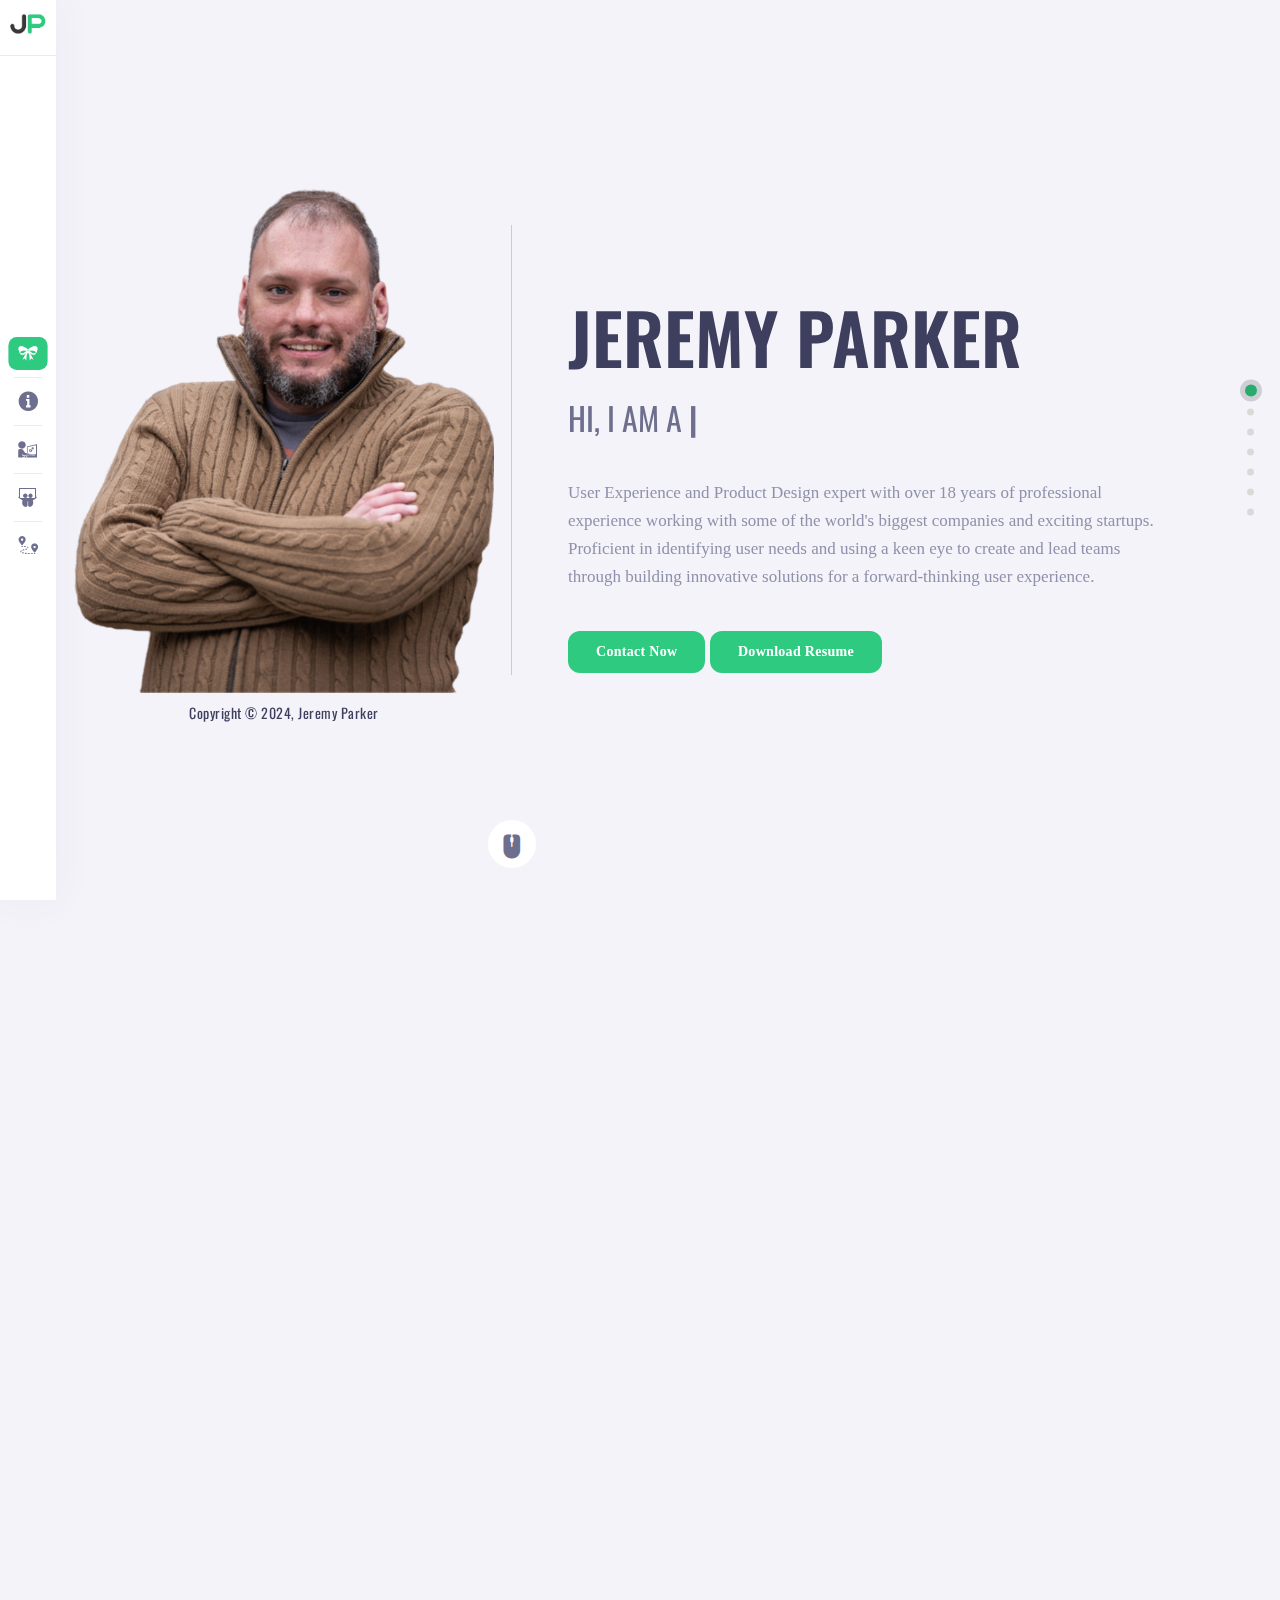
==== index.html @ 8820dd96 "fuckyou" ====
<!DOCTYPE html>
<html lang="en">

<head></head>

<meta name="viewport" content="width=device-width, initial-scale=1.0">
<meta name="description" content="">
<meta name="keywords" content="">
<title>Jeremy Parker | Portfolio</title>
<link rel="icon" href="favicon.ico" type="image/ico" sizes="16x16">
<link rel="stylesheet" href="css/icofont.min.css">
<link rel="stylesheet" href="css/foundation.min.css">
<link rel="stylesheet" href="css/fullpage.css">
<link rel="stylesheet" href="css/perfect-scrollbar.min.css">
<link rel="stylesheet" href="css/modal-animated.css">
<link rel="stylesheet" href="css/style.css">
<link rel="stylesheet" href="css/responsive.css">
</head>

<body class="solid-bg">

	<div class="page-loader" id="page-loader">
		<div class="lds-ellipsis">
			<div></div>
			<div></div>
			<div></div>
			<div></div>
		</div>
		<span>Loading...</span>
	</div><!-- page loader -->

	<div class="page-cover" id="s-cover">
	</div>

	<nav class="quick-link count-4 nav-left">
		<div class="logo">
			<a href="#home">
				<img src="images/logo_only.png" alt="Logo">
			</a>
		</div>
		<ul id="qmenu" class="qmenu">
			<li data-menuanchor="home">
				<a href="#home" class=""><i class="icofont-bow"></i>
				</a>
				<span class="title">Home</span>
			</li>
			<li data-menuanchor="about-us">
				<a href="#about-us"><i class="icofont-info-circle"></i>
				</a>
				<span class="title">About Us</span>
			</li>
			<li data-menuanchor="services">
				<a href="#services"><i class="icofont-architecture-alt"></i>
				</a>
				<span class="title">Services</span>
			</li>
			<li data-menuanchor="portfolio">
				<a href="#portfolio"><i class="icofont-slidshare"></i>
				</a>
				<span class="title">portfolio</span>
			</li>
			<li data-menuanchor="contact">
				<a href="#contact"><i class="icofont-map-pins"></i>
				</a>
				<span class="title">Contact</span>
			</li>
		</ul>
	</nav><!-- side nav -->

	<div class="pane-when " id="s-when">
		<div class="content">
			<div class="avatar">
				<div class="elem-center">
					<div class="">
						<img src="images/student.png" alt="">
					</div>
				</div>
			</div>
			<div class="bottombar">
				<span>Copyright © 2024, Jeremy Parker</span>
			</div>
		</div>
	</div><!-- student image -->

	<main class="page-main" id="mainpage">
		<div class="section page-home page page-cent" id="s-home">
			<section class="content">
				<header class="header">
					<div class="h-left">
						<h2>Jeremy Parker</h2>
					</div>
					<div class="jeremy-parker-meta">
						<h3>HI, I am a <b><span></span></b></h3>
						<p>
							User Experience and Product Design expert with over 18 years of professional experience working with some
							of the world's biggest companies and exciting startups. Proficient in identifying user needs and using a
							keen eye to create and lead teams through building innovative solutions for a forward-thinking user
							experience.
						</p>
						<a href="#contact" title="" class="main-btn">Contact Now</a>
						<!-- <a href="#" title="" class="main-btn">Download Resume</a> -->
						<div class="dropdown">
							<a href="#" title="" class="main-btn dropdown-btn">Download Resume</a>
							<div class="dropdown-content">
								<a href="#">PDF Version</a>
								<a href="#">Word Version</a>
							</div>
						</div>
					</div>
				</header>
			</section>
			<!-- Scroll down button -->
			<footer class="p-footer p-scrolldown">
				<a href="#about-us">
					<div class="arrow-d">
						<div class="before"></div>
						<div class="after"></div>
						<div class="circle bounce"><i class="icofont-wireless-mouse"></i></div>
					</div>
				</a>
			</footer>
		</div>
		<div class="section page-about page page-cent" id="s-about-us">
			<section class="content">
				<header class="p-title">
					<h3>
						<i class="icofont-info-circle"></i> About Me
						<span class="animated-bar"></span>
					</h3>
					<h4 class="subhead">We only make beautiful things</h4>
				</header>
				<div class="about-meta">
					<p>
						My name is Jeremy Parker. I am a professional UI/UX Designer and Product Owner for SaaS and Web-based
						products.
						I am the jack-of-all-trades person that's capable of handling many different roles and projects at once.
						Recently, I've pivoted from consultant to team leader which allows me to bring my unique perspective and
						impactful leadership to exciting projects. I’m a true specialist when it comes to these type of things:
					</p>
					<h5>Little About:</h5>
					<ul class="about-info">
						<!-- <li><span>Birthday:</span> January 1st, 1981</li> -->
						<!-- <li><span>Age:</span> <span id="age">43 Years</span></li> -->
						<!-- <li><span>Address: </span> Los Angeles, CA, USA</li> -->
						<li><span>Hobbies:</span>Rocket builds, Music production, and biking</li>
						<li><span>Email:</span> jeremymparker@gmail.com</li>
						<li>Unique thinking and creative concepts</li>
						<li><span>Phone: </span> (619) 719-5968</li>
						<li>Productivity is my fuel and production is my destination</li>
						<li><span>Location:</span> Los Angeles, CA, USA</li>
					</ul>
					<h5>Experties:</h5>
					<ul class="list-experties">
						<li><i class="icofont-check-circled"></i> HTML</li>
						<li><i class="icofont-check-circled"></i> CSS</li>
						<li><i class="icofont-check-circled"></i> Javascript</li>
						<li><i class="icofont-check-circled"></i> React</li>
						<li><i class="icofont-check-circled"></i> Vue</li>
						<li><i class="icofont-check-circled"></i> Figma</li>
						<li><i class="icofont-check-circled"></i> Sketch</li>
						<li><i class="icofont-check-circled"></i> Adobe CC</li>
						<li><i class="icofont-check-circled"></i> Leadership and Mentoring</li>
						<li><i class="icofont-check-circled"></i> Analytical Skills</li>
						<li><i class="icofont-check-circled"></i> Communication</li>
						<li><i class="icofont-check-circled"></i> Critical Thinking</li>
						<li><i class="icofont-check-circled"></i> Human Computer Interaction</li>
						<li><i class="icofont-check-circled"></i> Problem Solver</li>
						<li><i class="icofont-check-circled"></i> Wireframing</li>
					</ul>
				</div>
			</section>
		</div>
		<div class="section page-register page page-cent" id="s-services">
			<section class="content">
				<header class="p-title">
					<h3>
						<i class="icofont-architecture-alt"></i> SKILLSET
						<span class="animated-bar"></span>
					</h3>
				</header>
				<div class="services-grid">
					<div class="services">
						<div class="service-box">
							<div class="service-title">
								<i class="icofont-bebo"></i>
								<h4>Custom website design</h4>
							</div>
							<p>
								It takes about 0.05 seconds to capture your audiences’ attention and shape their opinion about your brand.
								Create a unique online experience for your page visitors and strengthen your brand reputation with my
								custom web design services.
							</p>
						</div>
					</div>
					<div class="services">
						<div class="service-box">
							<div class="service-title">
								<i class="icofont-heart-alt"></i>
								<h4>Product design and leadership</h4>
							</div>
							<p>
								There is nothing more powerful than an idea that is ready to go. I will help you materialize your
								game-changing idea and transform it into a product that you can build a business around. We will blend
								theory and practice to maximize and perfect product validation.
							</p>
						</div>
					</div>
					<div class="services">
						<div class="service-box">
							<div class="service-title">
	
								<i class="icofont-ui-folder"></i>
								<h4>Application development</h4>
							</div>
							<p>
								SDLC expert with experience in SaaS, front-end javascript components, user experience and user interface
								concepts with forward-thinking designs. Accelerate innovation and time-to-market.
							</p>
						</div>
					</div>
					<div class="services">
						<div class="service-box">
							<div class="service-title">
								<i class="icofont-edit"></i>
								<h4>UX/UI Expert and Code Engineer</h4>
							</div>
							<p>
								I am a natural when it comes to user experience. I've been incorporting this skillset and UX best
								practices for over 20 years. I've been around since the beginning of these ideas and theories, even
								created my own frameworks.
							</p>
						</div>
					</div>
				</div>
			</section>
		</div>
		<div class="section page-register page page-cent" id="s-portfolio">
			<section class="content">
				<header class="p-title">
					<h3>
						<i class="icofont-slidshare"></i> Portfolio Works
						<span class="animated-bar"></span>
					</h3>
					<!-- <h4 class="subhead">See our latest work</h4> -->
				</header>
				<div class="our-work">
					<div class="work-box popup two" data-popup="1">
						<img src="images/work1.png" alt="">
						<div class="work-text">
							<span>Fluence Energy</span>
							<h4>Improving a Technical Application</h4>
						</div>
					</div>
					<div class="work-box popup two" data-popup="2">
						<img src="images/work2.png" alt="">
						<div class="work-text">
							<span>Marriott</span>
							<h4>Build 5 new brand sites</h4>
						</div>
					</div>
				</div>
			</section>
		</div>
		<div class="section page-register page page-cent" id="s-portfolio-2">
			<section class="content">
				<header class="p-title">
					<!-- <h3>
						<i class="icofont-slidshare"></i> Portfolio Works
						<span class="animated-bar"></span>
					</h3> -->
					<!-- <h4 class="subhead">See our latest work</h4> -->
				</header>
				<div class="our-work">
					<div class="work-box popup two" data-popup="3">
						<img src="images/work3.png" alt="">
						<div class="work-text">
							<span>Informer Systems</span>
							<h4><a class="popup two" href="#" title="">Update an outdated application</a></h4>
						</div>
					</div>
					<div class="work-box popup two" data-popup="4">
						<img src="images/work4.png" alt="">
						<div class="work-text">
							<h4><a class="popup two" href="#" title="">Websites</a></h4>
						</div>
					</div>
				</div>
			</section>
		</div>
		<div class="section page-register page page-cent" id="s-portfolio-3">
			<section class="content">
				<header class="p-title">
					<!-- <h3>
						<i class="icofont-slidshare"></i> Portfolio Works
						<span class="animated-bar"></span>
					</h3> -->
					<!-- <h4 class="subhead">See our latest work</h4> -->
				</header>
				<div class="our-work">
					<div class="work-box popup two" data-popup="5">
						<img src="images/work5.png" alt="">
						<div class="work-text">
							<h4><a class="popup two" href="#" title="">Product Design and Leadrship</a></h4>
						</div>
					</div>
					<div class="work-box popup two" data-popup="6">
						<img src="images/work6.png" alt="">
						<div class="work-text">
							<h4><a class="popup two" href="#" title="">Side Projects</a></h4>
						</div>
					</div>
				</div>
			</section>
		</div>
		<div class="section page-contact page page-cent  bg-color" data-bgcolor="rgba(95, 25, 208, 0.88)s" id="s-contact">
			<div class="slide" id="s-information" data-anchor="information">
				<section class="content">
					<header class="p-title">
						<h3>
							<i class="icofont-map-pins"></i> Contact
							<span class="animated-bar"></span>
						</h3>
					</header>
					<!-- Begin Of Page SubSction -->
					<div class="contact">
						<div class="row">
							<div class="medium-6 columns">
								<ul class="contact-detail">
									<li>
										<h4>Email</h4>
										<p><a href="mailto://contact@mail.com">jeremymparker@gmail.com</a></p>
									</li>
									<li>
										<h4>Address</h4>
										<p>Los Angeles, CA, USA
										</p>
									</li>
									<li>
										<h4>Phone</h4>
										<p>(619) 719-5968</p>
									</li>
									<!-- <li class="show-for-medium-up"> -->
										<!-- <h4>Find us on</h4> -->
										<!-- Begin of Social links -->
										<!-- <div class="socialnet">
											<a href="#"><i class="icofont-facebook"></i></a>
											<a href="#"><i class="icofont-instagram"></i></a>
											<a href="#"><i class="icofont-twitter"></i></a>
											<a href="#"><i class="icofont-pinterest"></i></a>
											<a href="#"><i class="icofont-tumblr"></i></a>
										</div> -->
										<!-- End of Social links -->
									<!-- </li> -->
								</ul>
							</div>
							<div class="medium-6 columns contact-area">
								<h4>Write A Message</h4>
								<div>
									<div id="message"></div>
									<form class="message" method="post" action="contact.php" id="contactform">
										<div class="fields">
											<div class="input">
												<input id="name" type="text" placeholder="Your Name" required="">
											</div>
										</div>
										<div class="fields">
											<div class="input">
												<input id="email" type="email" placeholder="Email Address" required="">
											</div>
										</div>
										<div class="fields">
											<textarea id="comments" placeholder="Message..." rows="3" required=""></textarea>
											<div class="buttons">
												<button id="submit" type="submit" class="main-btn">Send Now</button>
												<img src="images/ajax-loader.gif" class="loader" alt="ajax-loader.gif">
											</div>
											<!--<div class="g-recaptcha" data-sitekey="6LeBpOgUAAAAAJwweRt7FijmJ7nb1Wm5VTyn9MoR"></div>-->
										</div>
									</form>
								</div>
							</div>
						</div>
					</div>
					<!-- End of page SubSection -->
				</section>
			</div>
		</div>
	</main><!-- main content area -->

	<!-- <div id="modal-container">
		<div class="modal-background">
			<div class="modal">
				<div class="close-button" id="close-modal">&times;</div>
				<div class="blog-detail">
					<div class="detail-meta">
						
			</div>
		</div>
	</div> -->
	<div id="modal-container">
		<div class="modal-background">
			<div class="modal">
				<div class="close-button" id="close-modal">&times;</div>
				<div class="blog-detail">
					<div class="detail-meta">
						
					</div>
				</div>
				<svg class="modal-svg" xmlns="http://www.w3.org/2000/svg" width="100%" height="100%" preserveAspectRatio="none">
					<rect x="0" y="0" fill="none" width="100%" height="100%" rx="3" ry="3"></rect>
				</svg>
			</div>
		</div>
	</div><!-- modal popup blog detail -->

	<script src="js/jquery.js"></script>
	<script src="js/fullpage.js"></script>
	<script src="js/typed.js"></script>
	<script src="js/perfect-scrollbar.jquery.min.js"></script>
	<script src="js/YTPlayer.min.js"></script>
	<!--<script src="https://www.google.com/recaptcha/api.js"></script> -->
	<script src="js/main.js"></script>


</body>

</html>
---- css/fullpage.css ----
html.fp-enabled,
.fp-enabled body {
  margin: 0;
  padding: 0;
  overflow: hidden;
  -webkit-tap-highlight-color: transparent;
}
.fp-section {
  position: relative;
  -webkit-box-sizing: border-box;
  -moz-box-sizing: border-box;
  box-sizing: border-box;
}
.fp-slide {
  float: left;
}
.fp-slide,
.fp-slidesContainer {
  height: 100%;
  display: block;
}
.fp-slides {
  z-index: 1;
  height: 100%;
  overflow: hidden;
  position: relative;
  -webkit-transition: all 0.3s ease-out;
  transition: all 0.3s ease-out;
}
.fp-section.fp-table,
.fp-slide.fp-table {
  display: table;
  table-layout: fixed;
  width: 100%;
}
.fp-tableCell {
  display: table-cell;
  vertical-align: middle;
  width: 100%;
  height: 100%;
}
.fp-slidesContainer {
  float: left;
  position: relative;
}
.fp-controlArrow {
  -webkit-user-select: none;
  -moz-user-select: none;
  -khtml-user-select: none;
  -ms-user-select: none;
  position: absolute;
  z-index: 4;
  top: 50%;
  cursor: pointer;
  width: 0;
  height: 0;
  border-style: solid;
  margin-top: -38px;
  -webkit-transform: translate3d(0, 0, 0);
  -ms-transform: translate3d(0, 0, 0);
  transform: translate3d(0, 0, 0);
}
.fp-controlArrow.fp-prev {
  left: 15px;
  width: 0;
  border-width: 38.5px 34px 38.5px 0;
  border-color: transparent #fff transparent transparent;
}
.fp-controlArrow.fp-next {
  right: 15px;
  border-width: 38.5px 0 38.5px 34px;
  border-color: transparent transparent transparent #fff;
}
.fp-scrollable {
  overflow: hidden;
  position: relative;
}
.fp-scroller {
  overflow: hidden;
}
.iScrollIndicator {
  border: 0 !important;
}
.fp-notransition {
  -webkit-transition: none !important;
  transition: none !important;
}
#fp-nav {
  position: fixed;
  z-index: 100;
  margin-top: -32px;
  top: 50%;
  opacity: 1;
  -webkit-transform: translate3d(0, 0, 0);
}
#fp-nav.fp-right {
  right: 17px;
}
#fp-nav.fp-left {
  left: 17px;
}
.fp-slidesNav {
  position: absolute;
  z-index: 4;
  opacity: 1;
  -webkit-transform: translate3d(0, 0, 0);
  -ms-transform: translate3d(0, 0, 0);
  transform: translate3d(0, 0, 0);
  left: 0 !important;
  right: 0;
  margin: 0 auto !important;
}
.fp-slidesNav.fp-bottom {
  bottom: 17px;
}
.fp-slidesNav.fp-top {
  top: 17px;
}
#fp-nav ul,
.fp-slidesNav ul {
  margin: 0;
  padding: 0;
}
#fp-nav ul li,
.fp-slidesNav ul li {
  display: block;
  width: 14px;
  height: 13px;
  margin: 7px;
  position: relative;
}
.fp-slidesNav ul li {
  display: inline-block;
}
#fp-nav ul li a,
.fp-slidesNav ul li a {
  display: block;
  position: relative;
  z-index: 1;
  width: 100%;
  height: 100%;
  cursor: pointer;
  text-decoration: none;
}
#fp-nav ul li a.active span,
.fp-slidesNav ul li a.active span,
#fp-nav ul li:hover a.active span,
.fp-slidesNav ul li:hover a.active span {
  height: 12px;
  width: 12px;
  margin: -6px 0 0 -6px;
  border-radius: 100%;
}
#fp-nav ul li a span,
.fp-slidesNav ul li a span {
  border-radius: 50%;
  position: absolute;
  z-index: 1;
  height: 7px;
  width: 7px;
  border: 0;
  background: #333;
  left: 50%;
  top: 50%;
  margin: -2px 0 0 -4px;
  -webkit-transition: all 0.1s ease-in-out;
  -moz-transition: all 0.1s ease-in-out;
  -o-transition: all 0.1s ease-in-out;
  transition: all 0.1s ease-in-out;
}
#fp-nav ul li:hover a span,
.fp-slidesNav ul li:hover a span {
  width: 10px;
  height: 10px;
  margin: -5px 0 0 -5px;
}
#fp-nav ul li .fp-tooltip {
  position: absolute;
  top: -2px;
  color: #fff;
  font-size: 14px;
  font-family: arial, helvetica, sans-serif;
  white-space: nowrap;
  max-width: 220px;
  overflow: hidden;
  display: block;
  opacity: 0;
  width: 0;
  cursor: pointer;
}
#fp-nav ul li:hover .fp-tooltip,
#fp-nav.fp-show-active a.active + .fp-tooltip {
  -webkit-transition: opacity 0.2s ease-in;
  transition: opacity 0.2s ease-in;
  width: auto;
  opacity: 1;
}
#fp-nav ul li .fp-tooltip.fp-right {
  right: 20px;
}
#fp-nav ul li .fp-tooltip.fp-left {
  left: 20px;
}
.fp-auto-height.fp-section,
.fp-auto-height .fp-slide,
.fp-auto-height .fp-tableCell {
  height: auto !important;
}
.fp-responsive .fp-auto-height-responsive.fp-section,
.fp-responsive .fp-auto-height-responsive .fp-slide,
.fp-responsive .fp-auto-height-responsive .fp-tableCell {
  height: auto !important;
}
.fp-sr-only {
  position: absolute;
  width: 1px;
  height: 1px;
  padding: 0;
  overflow: hidden;
  clip: rect(0, 0, 0, 0);
  white-space: nowrap;
  border: 0;
}
---- css/modal-animated.css ----
#modal-container {
  position: fixed;
  display: table;
  height: 100%;
  width: 100%;
  top: 0;
  left: 0;
  transform: scale(0);
  z-index: 9999;
}
#modal-container.one {
  transform: scaleY(0.01) scaleX(0);
  animation: unfoldIn 1s cubic-bezier(0.165, 0.84, 0.44, 1) forwards;
}
#modal-container.one .modal-background .modal {
  transform: scale(0);
  animation: zoomIn 0.5s 0.8s cubic-bezier(0.165, 0.84, 0.44, 1) forwards;
}
#modal-container.one.out {
  transform: scale(1);
  animation: unfoldOut 1s 0.3s cubic-bezier(0.165, 0.84, 0.44, 1) forwards;
}
#modal-container.one.out .modal-background .modal {
  animation: zoomOut 0.5s cubic-bezier(0.165, 0.84, 0.44, 1) forwards;
}
#modal-container.two {
  transform: scale(1);
}
#modal-container.two .modal-background {
  background: transparent;
  animation: fadeIn 0.5s cubic-bezier(0.165, 0.84, 0.44, 1) forwards;
}
#modal-container.two .modal-background .modal {
  opacity: 0;
  animation: scaleUp 0.5s cubic-bezier(0.165, 0.84, 0.44, 1) forwards;
}
#modal-container.two + .content {
  animation: scaleBack 0.5s cubic-bezier(0.165, 0.84, 0.44, 1) forwards;
}
#modal-container.two.out {
  animation: quickScaleDown 0s 0.5s linear forwards;
}
#modal-container.two.out .modal-background {
  animation: fadeOut 0.5s cubic-bezier(0.165, 0.84, 0.44, 1) forwards;
}
#modal-container.two.out .modal-background .modal {
  animation: scaleDown 0.5s cubic-bezier(0.165, 0.84, 0.44, 1) forwards;
}
#modal-container.two.out + .content {
  animation: scaleForward 0.5s cubic-bezier(0.165, 0.84, 0.44, 1) forwards;
}
#modal-container.three {
  z-index: 0;
  transform: scale(1);
}
#modal-container.three .modal-background {
  background: rgba(0, 0, 0, 0.6);
}
#modal-container.three .modal-background .modal {
  animation: moveUp 0.5s cubic-bezier(0.165, 0.84, 0.44, 1) forwards;
}
#modal-container.three + .content {
  z-index: 1;
  animation: slideUpLarge 0.5s cubic-bezier(0.165, 0.84, 0.44, 1) forwards;
}
#modal-container.three.out .modal-background .modal {
  animation: moveDown 0.5s cubic-bezier(0.165, 0.84, 0.44, 1) forwards;
}
#modal-container.three.out + .content {
  animation: slideDownLarge 0.5s cubic-bezier(0.165, 0.84, 0.44, 1) forwards;
}
#modal-container.four {
  z-index: 0;
  transform: scale(1);
}
#modal-container.four .modal-background {
  background: rgba(0, 0, 0, 0.7);
}
#modal-container.four .modal-background .modal {
  animation: blowUpModal 0.5s cubic-bezier(0.165, 0.84, 0.44, 1) forwards;
}
#modal-container.four + .content {
  z-index: 1;
  animation: blowUpContent 0.5s cubic-bezier(0.165, 0.84, 0.44, 1) forwards;
}
#modal-container.four.out .modal-background .modal {
  animation: blowUpModalTwo 0.5s cubic-bezier(0.165, 0.84, 0.44, 1) forwards;
}
#modal-container.four.out + .content {
  animation: blowUpContentTwo 0.5s cubic-bezier(0.165, 0.84, 0.44, 1) forwards;
}
#modal-container.five {
  transform: scale(1);
}
#modal-container.five .modal-background {
  background: transparent;
  animation: fadeIn 0.5s cubic-bezier(0.165, 0.84, 0.44, 1) forwards;
}
#modal-container.five .modal-background .modal {
  transform: translateX(-1500px);
  animation: roadRunnerIn 0.3s cubic-bezier(0.165, 0.84, 0.44, 1) forwards;
}
#modal-container.five.out {
  animation: quickScaleDown 0s 0.5s linear forwards;
}
#modal-container.five.out .modal-background {
  animation: fadeOut 0.5s cubic-bezier(0.165, 0.84, 0.44, 1) forwards;
}
#modal-container.five.out .modal-background .modal {
  animation: roadRunnerOut 0.5s cubic-bezier(0.165, 0.84, 0.44, 1) forwards;
}
#modal-container.six {
  transform: scale(1);
}
#modal-container.six .modal-background {
  background: transparent;
  animation: fadeIn 0.5s cubic-bezier(0.165, 0.84, 0.44, 1) forwards;
}
#modal-container.six .modal-background .modal {
  background-color: transparent;
  animation: modalFadeIn 0.5s 0.8s cubic-bezier(0.165, 0.84, 0.44, 1) forwards;
}
#modal-container.six .modal-background .modal h2,
#modal-container.six .modal-background .modal p {
  opacity: 0;
  position: relative;
  animation: modalContentFadeIn 0.5s 1s cubic-bezier(0.165, 0.84, 0.44, 1)
    forwards;
}
#modal-container.six .modal-background .modal .modal-svg rect {
  animation: sketchIn 0.5s 0.3s cubic-bezier(0.165, 0.84, 0.44, 1) forwards;
}
#modal-container.six.out {
  animation: quickScaleDown 0s 0.5s linear forwards;
}
#modal-container.six.out .modal-background {
  animation: fadeOut 0.5s cubic-bezier(0.165, 0.84, 0.44, 1) forwards;
}
#modal-container.six.out .modal-background .modal {
  animation: modalFadeOut 0.5s cubic-bezier(0.165, 0.84, 0.44, 1) forwards;
}
#modal-container.six.out .modal-background .modal h2,
#modal-container.six.out .modal-background .modal p {
  animation: modalContentFadeOut 0.5s cubic-bezier(0.165, 0.84, 0.44, 1)
    forwards;
}
#modal-container.six.out .modal-background .modal .modal-svg rect {
  animation: sketchOut 0.5s cubic-bezier(0.165, 0.84, 0.44, 1) forwards;
}
#modal-container.seven {
  transform: scale(1);
}
#modal-container.seven .modal-background {
  background: transparent;
  animation: fadeIn 0.5s cubic-bezier(0.165, 0.84, 0.44, 1) forwards;
}
#modal-container.seven .modal-background .modal {
  height: 75px;
  width: 75px;
  border-radius: 75px;
  overflow: hidden;
  animation: bondJamesBond 1.5s cubic-bezier(0.165, 0.84, 0.44, 1) forwards;
}
#modal-container.seven .modal-background .modal h2,
#modal-container.seven .modal-background .modal p {
  opacity: 0;
  position: relative;
  animation: modalContentFadeIn 0.5s 1.4s linear forwards;
}
#modal-container.seven.out {
  animation: slowFade 0.5s 1.5s linear forwards;
}
#modal-container.seven.out .modal-background {
  background-color: rgba(0, 0, 0, 0.7);
  animation: fadeToRed 2s cubic-bezier(0.165, 0.84, 0.44, 1) forwards;
}
#modal-container.seven.out .modal-background .modal {
  border-radius: 3px;
  height: 162px;
  width: 227px;
  animation: killShot 1s cubic-bezier(0.165, 0.84, 0.44, 1) forwards;
}
#modal-container.seven.out .modal-background .modal h2,
#modal-container.seven.out .modal-background .modal p {
  animation: modalContentFadeOut 0.5s 0.5 cubic-bezier(0.165, 0.84, 0.44, 1)
    forwards;
}
#modal-container .modal-background {
  display: table-cell;
  background: rgba(0, 0, 0, 0.8);
  text-align: center;
  vertical-align: middle;
}
#modal-container .modal-background .modal {
  background: #e7e7e7;
  padding: 0;
  display: inline-block;
  border-radius: 12px;
  font-weight: 300;
  position: relative;
  width: 650px;
  height: 100vh;
}
#modal-container .modal-background .modal .modal-svg {
  position: absolute;
  top: 0;
  left: 0;
  height: 100%;
  width: 100%;
  border-radius: 12px;
}
#modal-container .modal-background .modal .modal-svg rect {
  stroke: #fff;
  stroke-width: 2px;
  stroke-dasharray: 778;
  stroke-dashoffset: 778;
}
@keyframes unfoldIn {
  0% {
    transform: scaleY(0.005) scaleX(0);
  }
  50% {
    transform: scaleY(0.005) scaleX(1);
  }
  100% {
    transform: scaleY(1) scaleX(1);
  }
}
@keyframes unfoldOut {
  0% {
    transform: scaleY(1) scaleX(1);
  }
  50% {
    transform: scaleY(0.005) scaleX(1);
  }
  100% {
    transform: scaleY(0.005) scaleX(0);
  }
}
@keyframes zoomIn {
  0% {
    transform: scale(0);
  }
  100% {
    transform: scale(1);
  }
}
@keyframes zoomOut {
  0% {
    transform: scale(1);
  }
  100% {
    transform: scale(0);
  }
}
@keyframes fadeIn {
  0% {
    background: transparent;
  }
  100% {
    background: rgba(0, 0, 0, 0.7);
  }
}
@keyframes fadeOut {
  0% {
    background: rgba(0, 0, 0, 0.7);
  }
  100% {
    background: transparent;
  }
}
@keyframes scaleUp {
  0% {
    transform: scale(0.8) translateY(1000px);
    opacity: 0;
  }
  100% {
    transform: scale(1) translateY(0px);
    opacity: 1;
  }
}
@keyframes scaleDown {
  0% {
    transform: scale(1) translateY(0px);
    opacity: 1;
  }
  100% {
    transform: scale(0.8) translateY(1000px);
    opacity: 0;
  }
}
@keyframes scaleBack {
  0% {
    transform: scale(1);
  }
  100% {
    transform: scale(0.85);
  }
}
@keyframes scaleForward {
  0% {
    transform: scale(0.85);
  }
  100% {
    transform: scale(1);
  }
}
@keyframes quickScaleDown {
  0% {
    transform: scale(1);
  }
  99.9% {
    transform: scale(1);
  }
  100% {
    transform: scale(0);
  }
}
@keyframes slideUpLarge {
  0% {
    transform: translateY(0%);
  }
  100% {
    transform: translateY(-100%);
  }
}
@keyframes slideDownLarge {
  0% {
    transform: translateY(-100%);
  }
  100% {
    transform: translateY(0%);
  }
}
@keyframes moveUp {
  0% {
    transform: translateY(150px);
  }
  100% {
    transform: translateY(0);
  }
}
@keyframes moveDown {
  0% {
    transform: translateY(0px);
  }
  100% {
    transform: translateY(150px);
  }
}
@keyframes blowUpContent {
  0% {
    transform: scale(1);
    opacity: 1;
  }
  99.9% {
    transform: scale(2);
    opacity: 0;
  }
  100% {
    transform: scale(0);
  }
}
@keyframes blowUpContentTwo {
  0% {
    transform: scale(2);
    opacity: 0;
  }
  100% {
    transform: scale(1);
    opacity: 1;
  }
}
@keyframes blowUpModal {
  0% {
    transform: scale(0);
  }
  100% {
    transform: scale(1);
  }
}
@keyframes blowUpModalTwo {
  0% {
    transform: scale(1);
    opacity: 1;
  }
  100% {
    transform: scale(0);
    opacity: 0;
  }
}
@keyframes roadRunnerIn {
  0% {
    transform: translateX(-1500px) skewX(30deg) scaleX(1.3);
  }
  70% {
    transform: translateX(30px) skewX(0deg) scaleX(0.9);
  }
  100% {
    transform: translateX(0px) skewX(0deg) scaleX(1);
  }
}
@keyframes roadRunnerOut {
  0% {
    transform: translateX(0px) skewX(0deg) scaleX(1);
  }
  30% {
    transform: translateX(-30px) skewX(-5deg) scaleX(0.9);
  }
  100% {
    transform: translateX(1500px) skewX(30deg) scaleX(1.3);
  }
}
@keyframes sketchIn {
  0% {
    stroke-dashoffset: 778;
  }
  100% {
    stroke-dashoffset: 0;
  }
}
@keyframes sketchOut {
  0% {
    stroke-dashoffset: 0;
  }
  100% {
    stroke-dashoffset: 778;
  }
}
@keyframes modalFadeIn {
  0% {
    background-color: transparent;
  }
  100% {
    background-color: #fff;
  }
}
@keyframes modalFadeOut {
  0% {
    background-color: #fff;
  }
  100% {
    background-color: transparent;
  }
}
@keyframes modalContentFadeIn {
  0% {
    opacity: 0;
    top: -20px;
  }
  100% {
    opacity: 1;
    top: 0;
  }
}
@keyframes modalContentFadeOut {
  0% {
    opacity: 1;
    top: 0;
  }
  100% {
    opacity: 0;
    top: -20px;
  }
}
@keyframes bondJamesBond {
  0% {
    transform: translateX(1000px);
  }
  80% {
    transform: translateX(0px);
    border-radius: 75px;
    height: 75px;
    width: 75px;
  }
  90% {
    border-radius: 3px;
    height: 182px;
    width: 247px;
  }
  100% {
    border-radius: 3px;
    height: 162px;
    width: 227px;
  }
}
@keyframes killShot {
  0% {
    transform: translateY(0) rotate(0deg);
    opacity: 1;
  }
  100% {
    transform: translateY(300px) rotate(45deg);
    opacity: 0;
  }
}
@keyframes fadeToRed {
  0% {
    background-color: rgba(0, 0, 0, 0.6);
  }
  100% {
    background-color: rgba(255, 0, 0, 0.8);
  }
}
@keyframes slowFade {
  0% {
    opacity: 1;
  }
  99.9% {
    opacity: 0;
    transform: scale(1);
  }
  100% {
    transform: scale(0);
  }
}
---- css/style.css ----
@import "https://fonts.googleapis.com/css?family=Oswald:300,400,500,600,700|Roboto&display=swap";
body {
  color: #fff;
  font-size: 1em;
  line-height: 1.4;
  font-family: open sans, sans-serif;
  margin: 0;
  padding: 0;
}
hr {
  display: block;
  height: 1px;
  border: 0;
  border-top: 1px solid #ccc;
  margin: 1em 0;
  padding: 0;
}
img {
  height: auto;
  max-width: 100%;
}
input:focus,
textarea:focus,
select:focus,
button:focus {
  outline: none;
}
audio,
canvas,
img,
svg,
video {
  vertical-align: middle;
}
fieldset {
  border: 0;
  margin: 0;
  padding: 0;
}
textarea {
  resize: vertical;
}
.browsehappy {
  margin: 0.2em 0;
  background: #ccc;
  color: #000;
  padding: 0.2em 0;
}
h1,
h2,
h3,
h4,
h5,
h6 {
  font-family: oswald;
}
p {
  color: #7d7e9e;
  font-size: 18px;
  line-height: 26px;
  font-family: open sans;
}
a,
a:hover,
a:focus,
a:active {
  outline: none;
  color: #adafca;
  -webkit-text-decoration: none;
  -moz-text-decoration: none;
  -ms-text-decoration: none;
  -o-text-decoration: none;
  text-decoration: none;
}
ul,
li {
  list-style: none outside none;
  margin: 0;
}
iframe {
  border: none;
}
.pos-rel {
  position: relative;
}
.pos-abs {
  position: absolute;
}
.pos-fix {
  position: fixed;
}
.full-width {
  width: 100%;
  max-width: 1440px;
}
.full-height {
  height: 100%;
}
.full-size {
  top: 0;
  left: 0;
  right: 0;
  bottom: 0;
}
.my-button {
  text-transform: uppercase;
  font-size: 1rem;
  padding: 1em;
  padding-bottom: 0.8rem;
  display: inline-block;
  box-sizing: border-box;
  margin: 0;
}
.center-vh {
  display: -webkit-box;
  display: -moz-box;
  display: -ms-flexbox;
  display: -webkit-flex;
  display: flex;
  -webkit-box-align: center;
  -moz-box-align: center;
  -ms-flex-align: center;
  -webkit-align-items: center;
  align-items: center;
  -webkit-box-pack: center;
  -moz-box-pack: center;
  -ms-flex-pack: center;
  -webkit-justify-content: center;
  justify-content: center;
}
.pos-top {
  top: 0;
}
.pos-left {
  left: 0;
}
.pos-right {
  right: 0;
}
.pos-bottom {
  bottom: 0;
}
.relh100 {
  position: relative;
  height: 100%;
}
.row {
  max-width: 100%;
}
ul,
li {
  list-style: none outside none;
  margin: 0;
}
.full-width {
  width: 100%;
  max-width: 100%;
  max-width: 1440px;
  margin-left: auto;
  margin-right: auto;
}
.fullscreen-width {
  width: 100%;
  max-width: 100%;
}
.table {
  display: table;
  height: inherit;
  margin: auto;
}
.table-cell {
  display: table-cell;
  vertical-align: middle;
}
.align-center {
  text-align: center;
}
.align-left {
  text-align: left;
}
.align-right {
  text-align: right;
}
.align-justify {
  text-align: justify;
}
.page-loader {
  position: fixed;
  z-index: 200;
  width: 100%;
  height: 100%;
  top: 0;
  left: 0;
  background: #2eca7f;
  display: block;
}
.page-loader .fa {
  font-size: 2.5rem;
}
.page-loader,
.page-loader.visible {
  -webkit-transition: 0.6s;
  -ms-transition: 0.6s;
  -moz-transition: 0.6s;
  transition: 0.6s;
  opacity: 1;
  visibility: visible;
}
.page-loader.hidden {
  visibility: hidden;
  opacity: 0;
}
.page-loader div {
  left: 50%;
  position: absolute;
  top: 50%;
  transform: translate(-50%, -50%);
}
.page-loader div p {
  margin-top: 1rem;
  font-size: 1rem;
  color: #fff;
  letter-spacing: -0.05rem;
  padding-left: 0.15rem;
  text-transform: uppercase;
}
.mask:before {
  position: absolute;
  top: 0;
  left: 0;
  bottom: 0;
  right: 0;
  width: 100%;
  height: 100%;
  content: " ";
  opacity: 0.8;
}
.text-white {
  color: #fff;
}
.text-black {
  color: #333;
}
.text-bold {
  font-weight: 700;
}
.text-red {
  color: #e51c23;
}
.text-blue {
  color: #455ede;
}
.text-orange {
  color: #ff9800;
}
.text-yellow {
  color: #ffd600;
}
.text-amber {
  color: #ffc107;
}
.text-pink {
  color: #e91e63;
}
.text-lightblue {
  color: #03a9f4;
}
.small-col-20 {
  width: 20%;
}
.box-shadow {
  -webkit-box-shadow: inset 0 1px 0 rgba(255, 255, 255, 0.5),
    0 2px 2px rgba(0, 0, 0, 0.2), 0 0 4px 1px rgba(0, 0, 0, 0.1);
  -moz-box-shadow: inset 0 1px 0 rgba(255, 255, 255, 0.5),
    0 2px 2px rgba(0, 0, 0, 0.2), 0 0 4px 1px rgba(0, 0, 0, 0.1);
  -ms-box-shadow: inset 0 1px 0 rgba(255, 255, 255, 0.5),
    0 2px 2px rgba(0, 0, 0, 0.2), 0 0 4px 1px rgba(0, 0, 0, 0.1);
  box-shadow: inset 0 1px 0 rgba(255, 255, 255, 0.5),
    0 2px 2px rgba(0, 0, 0, 0.2), 0 0 4px 1px rgba(0, 0, 0, 0.1);
}
.hidden {
  opacity: 0;
  -webkit-transition: 0.6s;
  -ms-transition: 0.6s;
  transition: 0.6s;
}
.visible {
  opacity: 1;
  -ms-transition: 0.6s;
  -webkit-transition: 0.6s;
  transition: 0.6s;
}
.invisible {
  display: none !important;
}
.s-visible-medium-up {
  opacity: 0;
}
strong,
.bold {
  font-weight: 700;
}
.column,
.columns {
  padding: 0;
}
.row .row {
  margin: 0;
}
.header-top {
  position: fixed;
  z-index: 20;
  top: 0;
  left: 56px;
  height: 56px;
}
.header-top.material {
  background: rgba(255, 255, 255, 0.15);
  -webkit-box-shadow: 0 1px 1px 0 rgba(0, 0, 0, 0.2),
    0 0 2px 0 rgba(0, 0, 0, 0.1);
  box-shadow: 0 1px 1px 0 rgba(0, 0, 0, 0.2), 0 0 2px 0 rgba(0, 0, 0, 0.1);
}
.header-top > div {
  display: inline-block;
  float: left;
}
.header-top .logo img {
  height: 56px;
  width: auto;
  padding: 8px 16px;
}
.header-top .logo {
  transition: 0.3s;
}
.header-top .logo:hover {
  background: rgba(255, 255, 255, 0.15);
}
.header-top.material .menu {
  border-right: 1px solid #f5f5f5;
}
.header-top.material .menu:last-child {
  border-right: none;
}
.header-top.material .menu a,
.header-top .menu a {
  height: 56px;
  display: block;
  float: left;
  background: #fff;
  color: #5677fc;
  text-transform: capitalize;
  text-align: center;
  font-size: 18px;
  font-weight: 400;
  padding: 14px 16px;
  -webkit-transition: 0.3s;
  transition: 0.3s;
}
.header-top .menu a {
  background: 0 0;
  font-weight: 400;
  color: #fff;
  position: relative;
}
.header-top.material .menu a:first-child:after {
  display: none;
}
.header-top .menu a:first-child:after {
  display: none;
}
.header-top .menu a:after {
  position: absolute;
  left: 0;
  top: 25%;
  height: 50%;
  width: 1px;
  background: #fff;
  content: "";
}
.header-top.material .menu a:hover {
  background: #5677fc;
}
.header-top .menu a:hover {
  background: rgba(255, 255, 255, 0.15);
  color: #fff;
}
#fp-nav.right {
  position: absolute;
  right: 15px;
  top: 50%;
  transform: translateY(-50%);
  margin-top: 0 !important;
}
#fp-nav span,
.fp-slidesNav span {
  border-color: #fff;
  -webkit-transition: 0.3s;
  transition: 0.3s;
  width: 10px;
  height: 10px;
  border-radius: 100%;
}
#fp-nav ul li a span {
  background: #fff;
}
#fp-nav li,
.fp-slidesNav li {
  display: block;
  width: 10px;
  height: 10px;
  margin: 16px;
  position: relative;
}
#fp-nav span:after,
.fp-slidesNav span:after {
  background: rgba(255, 255, 255, 0.15);
  position: absolute;
  content: "";
  display: block;
  top: 0;
  left: 0;
  right: 0;
  bottom: 0;
  border-radius: 100%;
  -webkit-transition: 0.3s;
  transition: 0.3s;
}
#fp-nav li .active span,
.fp-slidesNav .active span {
  background: #2eca7f;
  position: absolute;
}
#fp-nav li .active span:after,
.fp-slidesNav .active span:after {
  top: -5px;
  left: -5px;
  bottom: -5px;
  right: -5px;
}
.quick-link {
  position: fixed;
  top: 0;
  left: 0;
  bottom: 0;
  width: 56px;
  -webkit-box-shadow: 0 1px 1px 0 rgba(0, 0, 0, 0.2),
    0 0 2px 0 rgba(0, 0, 0, 0.1);
  box-shadow: 0 1px 1px 0 rgba(0, 0, 0, 0.2), 0 0 2px 0 rgba(0, 0, 0, 0.1);
  z-index: 100;
  background: rgba(255, 255, 255, 0.1);
}
.quick-link .logo {
  width: 56px;
  height: 56px;
  position: absolute;
  top: 0;
  left: 0;
  border-bottom: 1px solid rgba(255, 255, 255, 0.2);
}
.quick-link .logo a {
  padding: 8px;
  height: 100%;
  width: 100%;
}
.quick-link .logo a:after {
  background: 0 0 !important;
}
.quick-link .qmenu {
  left: 0;
  position: absolute;
  top: 50%;
  transform: translateY(-50%);
}
.quick-link li {
  list-style: none;
  list-style-position: outside;
  display: block;
  height: 48px;
  width: 56px;
  position: relative;
}
.quick-link a {
  height: 48px;
  width: 56px;
  display: block;
  text-align: center;
  font-size: 22px;
  padding-top: 0.4rem;
  color: #fff;
  opacity: 1;
  position: relative;
  z-index: 1;
  -webkit-transition: 0.2s;
  transition: 0.2s;
}
.quick-link ul li {
  position: relative;
}
.quick-link ul li:after,
.quick-link a:after {
  position: absolute;
  content: "";
  background: #2eca7f;
  border-radius: 10px;
  top: 0;
  left: 0;
  right: 0;
  bottom: 1px;
  -webkit-transform: scale(0);
  transform: scale(0);
  -webkit-transition: 0.2s cubic-bezier(0.215, 0.61, 0.355, 1);
  transition: 0.2s cubic-bezier(0.215, 0.61, 0.355, 1);
  z-index: -1;
}
.quick-link li:before {
  position: absolute;
  content: "";
  width: 50%;
  left: 25%;
  bottom: 0;
  border-bottom: 1px solid #fff;
}
.quick-link li:last-child:before {
  border-bottom: none;
}
.quick-link ul li.active:after,
.quick-link a:hover:after {
  border-radius: 12px;
  transform: scale(0.7);
}
.quick-link ul li.active:after {
  background: rgba(230, 230, 230, 0.12);
}
.quick-link a.marked {
  color: #fff;
  background: #5677fc;
}
.quick-link .title {
  background: #3e3f5e;
  border-radius: 12px;
  color: #fff;
  display: block;
  font-size: 12px;
  left: 64px;
  opacity: 0;
  padding: 1px 0;
  position: absolute;
  text-align: center;
  text-shadow: 0 0 10px #000;
  text-transform: capitalize;
  top: 15px;
  transform: translateX(10px);
  transition: all 0.3s ease 0s;
  visibility: hidden;
  width: 90px;
}
.quick-link li:hover .title {
  -webkit-transform: none;
  transform: none;
  display: block;
  opacity: 1;
  visibility: visible;
}
.page-footer {
  z-index: 100;
  position: fixed;
  bottom: 8px;
  left: 56px;
  margin-left: 9px;
  color: #fff;
  font-size: 18px;
  font-weight: 400;
}
.page-footer a:first-child {
}
.page-footer a {
  -webkit-transition: 0.3s;
  transition: 0.3s;
  float: left;
  display: block;
  margin-right: 8px;
  padding: 4px;
  width: 32px;
  height: 32px;
  text-align: center;
  background: #fff;
  color: #1d1d1d;
}
.page-footer a .ion {
  font-size: 1.2em;
}
.page-footer a:hover {
  opacity: 0.8;
}
.page-cover {
  width: 100%;
  position: fixed;
  height: 100%;
  z-index: 0;
}
.page-cover .cover-bg {
  background-repeat: no-repeat;
  background-size: cover;
  background-position: center;
  background-attachment: fixed;
  z-index: -3;
}
.page-cover .cover-bg.bg-color {
  background-image: none;
  z-index: -3;
}
.bg-color {
  background: #dfe5f2;
}
.page-cover .cover-bg.cover-bg-mask {
  background: rgba(0, 0, 0, 0.12);
  background-repeat: no-repeat;
  background-size: cover;
  background-attachment: fixed;
  z-index: 0;
  -webkit-transition: 2s;
  -ms-transition: 2s;
  transition: 2s;
}
.page-cover .vegas-timer {
  display: none;
}
.page-main {
  position: relative;
  margin-left: 40%;
  width: 55%;
  height: 100%;
}
.p-footer {
  bottom: 0;
  position: absolute;
  width: 100%;
  padding-top: 5rem;
}
.p-footer .icon {
  position: absolute;
  top: 24px;
  color: #fff;
  text-align: center;
  width: 24px;
  margin-left: -12px;
  font-size: 20px;
  transition: 0.3s;
}
.p-footer .text {
  font-size: 12px;
  text-transform: uppercase;
}
.p-footer:hover .icon {
  opacity: 0;
  -webkit-transform: scale(0);
  transform: scale(0);
}
.p-footer .arrow-d {
  position: relative;
  background: rgba(255, 255, 255, 0.1);
  height: 48px;
  width: 48px;
  left: 0;
  bottom: 32px;
  margin: 0;
  display: block;
  border: 0 solid #fff;
  border-radius: 100%;
  margin-left: -24px;
  transition: 0.3s;
  color: #fff;
  font-size: 14px;
}
.p-footer .arrow-d:hover {
  background: #5677fc;
  background: #fff;
}
.p-footer .arrow-d.gone {
  -webkit-transform: scale(0);
  transform: scale(0);
  -webkit-transition: 0.2s;
  transition: 0.2s;
}
.p-footer .arrow-d .circle {
  top: 15px;
  bottom: 12px;
  left: 12px;
  right: 15px;
  position: absolute;
  content: "\f340";
  font-size: 24px;
  line-height: 0;
  margin-top: 0;
  font-family: ionicons;
  color: #fff;
  border-radius: 100%;
  -webkit-transition: 0.3s;
  transition: 0.3s;
}
.p-footer .arrow-d .circle:after {
  top: 12px;
  bottom: 12px;
  left: 12px;
  right: 12px;
  position: absolute;
  content: "";
  background: #fff;
  border-radius: 100%;
  -webkit-transition: 0.3s;
  transition: 0.3s;
}
.p-footer .arrow-d .after,
.p-footer .arrow-d .before {
  top: 14px;
  position: absolute;
  -webkit-transition: 0.3s;
  transition: 0.3s;
  opacity: 1;
}
.p-footer .arrow-d:hover .after,
.p-footer .arrow-d:hover .before {
  opacity: 0.15;
}
.p-footer .arrow-d:hover .circle {
  background: #5677fc;
  background: transparent;
  top: 0;
  bottom: 0;
  left: 0;
  right: 0;
  opacity: 0;
}
.p-footer .arrow-d:hover .circle:after {
  border-radius: 0;
  left: 23px;
  right: 23px;
}
.p-footer .arrow-d .before {
  text-align: right;
  float: right;
  right: 72px;
}
.p-footer .arrow-d .after {
  text-align: left;
  float: left;
  left: 72px;
}
.p-footer .arrow-d:after,
.p-footer .arrow-d:before {
  position: absolute;
  content: " ";
  width: 24px;
  height: 24px;
  left: 12px;
  margin-left: 0.5px;
  border: 2px solid transparent;
  border-left-color: transparent;
  border-top-color: transparent;
  -ms-transition: 0.3s;
  -webkit-transition: 0.3s;
  transition: 0.3s;
}
.p-footer .arrow-d:after {
  border-right-color: transparent;
  top: 12px;
  left: 36px;
  -ms-transform: rotateZ(-45deg);
  -webkit-transform: rotateZ(-45deg);
  transform: rotateZ(-45deg);
}
.p-footer .arrow-d:before {
  border-bottom-color: transparent;
  top: 12px;
  left: -12px;
  -ms-transform: rotateZ(-135deg);
  -moz-transform: rotateZ(-135deg);
  transform: rotateZ(-135deg);
}
.p-footer .arrow-d.no-change:after,
.p-footer .arrow-d:hover:after {
  margin-top: 1px;
  top: 16px;
  left: 16px;
  bottom: 16px;
  right: 16px;
  width: auto;
  height: auto;
  border: 2px solid #1d1d1d;
  border-left-color: transparent;
  border-top-color: transparent;
  border-right-color: transparent;
  -ms-transform: rotateZ(45deg);
  -webkit-transform: rotateZ(45deg);
  transform: rotateZ(45deg);
}
.p-footer .arrow-d.no-change:before,
.p-footer .arrow-d:hover:before {
  top: 16px;
  left: 16px;
  bottom: 16px;
  right: 16px;
  width: auto;
  height: auto;
  border: 2px solid #1d1d1d;
  border-left-color: transparent;
  border-top-color: transparent;
  border-bottom-color: transparent;
  -ms-transform: rotateZ(45deg);
  -webkit-transform: rotateZ(45deg);
  transform: rotateZ(45deg);
}
.p-footer:hover .arrow-d.no-change:after,
.p-footer:hover .arrow-d.no-change:before {
  top: 4rem;
}
.p-footer .arrow-d a {
  color: inherit;
}
.page {
  position: relative;
  width: 100%;
  height: 100%;
}
.page-cent {
  width: 100%;
  position: relative;
  text-align: center;
}
.header .jeremy-parker-meta > p {
  display: inline-block;
  font-size: 17px;
  line-height: 28px;
  margin-bottom: 40px;
  margin-top: 30px;
  width: 100%;
}
.page-cent .content {
  width: 720px;
  width: 100%;
  margin: 0 auto;
  padding-top: 72px;
  padding-bottom: 72px;
  padding-left: 56px;
  padding-right: 56px;
  display: inline-block;
  -ms-transition: 0.6s;
  -webkit-transition: 0.6s;
  transition: 0.6s;
  text-align: left;
  color: #fff;
}
.page-cent .p-title {
  display: block;
  margin-bottom: 0.5rem;
}
.page-cent .p-title h3 {
  text-transform: uppercase;
  font-size: 32px;
  padding-left: 0;
  text-align: left;
  display: inline-block;
  color: #fff;
  margin-bottom: 20px;
  font-weight: 700;
  position: relative;
}
.page-cent .p-title h2 {
  text-transform: uppercase;
  font-size: 56px;
  line-height: 1.3em;
  text-align: left;
  margin-top: 0.3em;
  margin-bottom: 0.3em;
  display: block;
  color: #fff;
}
.page .p-title i {
  display: inline-block;
  margin-left: 0.5em;
  margin-right: 0;
  font-size: 0.8em;
}
.page p {
  color: #fff;
  font-size: 18px;
  line-height: 28px;
  margin-bottom: 16px;
}
.page p.small {
  font-size: 15px;
}
.page p.center {
  text-align: center;
}
.page p.upper {
  text-transform: uppercase;
}
.page p.light {
  font-family: open sans;
}
.page h4 {
  text-transform: uppercase;
  font-weight: 700;
  color: #fff;
  font-size: 20px;
  margin-bottom: 20px;
  margin-top: 0;
}
.page h2,
.page h3,
.page h4 {
  color: #fff;
}
.slide,
.page .content,
.page-home .logo-container,
.page {
  -webkit-transition: 0.8s background, 0.6s transform, 0.6s opacity;
  transition: 0.8s background, 0.6s transform, 0.6s opacity;
  -webkit-transform: none;
  transform: none;
  background: 0 0;
  border: none;
}
.page .content {
  z-index: 1;
}
.page:before {
  position: absolute;
  top: 0;
  left: 0;
  right: 0;
  bottom: 0;
  background: 0 0;
  content: "";
  z-index: 0;
  -webkit-visibility: hidden;
  visibility: hidden;
  -webkit-transition: 0.8s background, 0.6s transform, 0.8s visibility;
  transition: 0.8s background, 0.6s transform, 0.8s visibility;
  -webkit-transform: none;
  transform: none;
}
.page.transition:before {
  -webkit-visibility: visible;
  visibility: visible;
  -webkit-transform: scale(0.8);
  transform: scale(0.8);
}
.page-home.transition .logo-container {
  -webkit-transform: translateY(20px) scale(0.1);
  transform: translateY(20px) scale(0.1);
  opacity: 0;
}
.page.transition .content {
  -webkit-transform: scale(0.85);
  transform: scale(0.85);
}
.slide.transition {
  -webkit-transform: scale(0.8);
  transform: scale(0.8);
  background: rgba(255, 255, 255, 0.15);
}
.page-home .content,
.page-home.page-cent .content {
  position: relative;
  max-width: 1200px;
  width: 100%;
}
.page-home .logo-container {
  position: absolute;
  top: 100px;
  width: 100%;
  text-align: center;
}
.page-home .logo-container img.h-logo {
  position: relative;
  display: inline-block;
  height: 100px;
  width: auto;
}
.page-home .content .header {
  margin: 0 auto;
  text-align: left;
  position: relative;
}
.page-home .content .header > div {
  position: relative;
}
.page-home .content h2 {
  text-transform: uppercase;
  font-size: 70px;
  text-align: left;
  font-weight: 600;
}
.page-home .content h3 {
  text-transform: uppercase;
  font-size: 32px;
  display: inline-block;
  width: 100%;
  color: #fff;
}
.page .content .subhead {
  display: block;
  text-align: left;
  position: absolute;
  position: relative;
  padding-left: 40px;
  color: rgba(255, 255, 255, 0.2);
  -webkit-transition: 0.3s;
  transition: 0.3s;
  margin-bottom: 30px;
}
.page .content .subhead:before {
  position: absolute;
  content: "";
  height: 1px;
  width: 32px;
  background: currentColor;
  left: 0;
  top: 20px;
}
.page .content .subhead a {
  color: inherit;
}
.pane-when {
  position: fixed;
  left: 56px;
  top: 0;
  bottom: 0;
  right: 60%;
}
.pane-when:after {
  position: absolute;
  content: "";
  top: 25%;
  right: 0;
  height: 50%;
  width: 1px;
  border-left: 1px solid rgba(255, 255, 255, 0.1);
}
.pane-when .logo {
  width: 420px;
  margin: 0 auto;
  text-align: center;
  margin-top: -120px;
  position: relative;
}
.pane-when .logo img {
  height: 240px;
  width: auto;
}
.pane-when .avatar {
  width: 420px;
  margin: 0 auto;
  margin-top: 50%;
  position: relative;
}
.pane-when .content {
  position: absolute;
  top: 50%;
  left: 0;
  right: 0;
}
.pane-when .avatar {
  margin-top: -55px;
}
.pane-when .avatar .text {
  position: relative;
  width: 100%;
  font-weight: 400;
  letter-spacing: 0;
  margin-top: 0.5em;
  display: block;
  text-transform: uppercase;
  color: #fff;
  text-align: center;
}
.pane-when .avatar .block:last-child .digit:after {
  display: none;
}
.pane-when .avatar .elem-center {
  display: inline-block;
  position: relative;
  text-align: center;
  width: 100%;
  margin-top: -240px;
}
.pane-when .avatar .elem-center .digit {
  position: relative;
  font-size: 240px;
  letter-spacing: -0.02em;
  line-height: 1;
  font-weight: 500;
  color: #fff;
  display: block;
  width: auto;
}
.pane-when .avatar .elem-center .txt {
  position: absolute;
  right: auto;
  letter-spacing: 0;
  top: 1.4em;
  text-transform: uppercase;
  font-weight: 700;
  font-size: 24px;
  width: auto;
}
.pane-when .avatar .elem-center .text.top {
  bottom: 124%;
}
.pane-when .avatar .elem-center .text.top img {
  height: 65px;
  margin-bottom: 20px;
}
.pane-when .avatar .elem-bottom {
  position: relative;
  width: 100%;
  font-weight: 700;
  font-size: 24px;
  color: #fff;
  text-align: center;
}
.pane-when .avatar .elem-bottom .thin {
  font-weight: 100;
}
.pane-when .avatar .elem-bottom:after,
.pane-when .avatar .elem-bottom:before {
  position: absolute;
  content: "";
  border-bottom: 1px solid #fff;
  height: 1px;
  bottom: 17px;
}
.pane-when .avatar .elem-bottom:before {
  right: 0;
  left: 75%;
}
.pane-when .avatar .elem-bottom:after {
  left: 0;
  right: 75%;
}
.pane-when .avatar .elem-bottom .deco:after,
.pane-when .avatar .elem-bottom .deco:before {
  position: absolute;
  content: "";
  border: 1px solid #fff;
  width: 20px;
  height: 120px;
  bottom: 17px;
}
.pane-when .avatar .elem-bottom .deco:before {
  left: 0;
  right: auto;
  border-right: none;
  border-bottom: none;
}
.pane-when .avatar .elem-bottom .deco:after {
  right: 0;
  left: auto;
  border-left: none;
  border-bottom: none;
}
.pane-when footer {
  padding: 16px 48px;
  margin-top: 32px;
}
.pane-when footer p {
  color: #fff;
  text-align: center;
}
.page-about .content {
  border: none;
  padding-top: 100px;
  padding-bottom: 100px;
  top: 50%;
}
.page-about .article {
  max-width: 480px;
  margin: auto;
}
.page-contact .fp-controlArrow {
  display: none;
}
.page-contact .p-title {
  position: relative;
}
.page-contact .p-title .buttons {
  position: absolute;
  bottom: 8px;
  right: 0;
  background: rgba(255, 255, 255, 0.15);
  display: inline-block;
}
.page-contact .p-title .buttons li {
  position: relative;
  display: block;
  width: 48px;
  float: left;
}
.page-contact .p-title .buttons a {
  text-align: center;
  width: 48px;
  height: 48px;
  display: inline-block;
  position: relative;
  margin: 0;
}
.contact ul.contact-detail > li > p a:hover {
  color: #2eca7f;
}
.page-contact .p-title .buttons a i {
  margin: 0;
  font-size: 24px;
  padding-top: 0.5em;
}
.page-contact .p-title .buttons a:after {
  position: absolute;
  content: "";
  background: transparent;
  border-radius: 100%;
  top: 0;
  left: 0;
  right: 0;
  bottom: 0;
  -webkit-transition: 0.2s;
  transition: 0.2s;
}
.page-contact .p-title .buttons a:hover:after {
  border-radius: 0;
  background: rgba(255, 255, 255, 0.15);
}
.page-contact .contact li {
  margin-bottom: 20px;
}
.page-contact .contact img {
  height: 56px;
  width: auto;
}
.page-contact a {
  color: #fff;
}
.page-contact .right {
  text-align: right;
}
.page-contact .social-links .page-header .header-title {
  display: none;
}
.page-contact .socialnet {
  margin-top: 10px;
}
.page-contact .socialnet a {
  background: transparent none repeat scroll 0 0;
  border: 1px solid #fff;
  border-radius: 10px;
  color: #fff;
  display: inline-block;
  font-size: 16px;
  line-height: 30px;
  text-align: center;
  width: 32px;
  transition: all 0.2s linear 0s;
}
.page-contact .socialnet a:hover {
  background: #2eca7f;
  border-color: #2eca7f;
}
.page .content .subhead {
  color: #fff;
}
.quick-link ul li.active::after {
  background: #2eca7f;
}
.quick-link ul li.active a {
  color: #fff;
}
.quick-link ul li.active a:hover {
  color: #fff;
}
.quick-link li::before {
  border-bottom: 1px solid rgba(255, 255, 255, 0.1);
}
.page .form .fields {
  border-bottom-color: #fff;
}
.about-short {
  display: inline-block;
  width: 100%;
}
.about-short > ul {
  display: inline-block;
  width: 100%;
  margin-bottom: 40px;
  margin-top: 20px;
}
.about-short > ul li {
  display: inline-block;
  margin-bottom: 15px;
  width: 49%;
}
.about-short > ul > li span label {
  color: #2eca7f;
  display: inline-block;
  font-family: oswald;
  font-size: 18px;
  font-weight: 600;
  width: 90px;
}
a.main-btn,
button.main-btn {
  background: #2eca7f none repeat scroll 0 0;
  border-radius: 12px;
  border: 2px solid transparent;
  display: inline-block;
  font-family: open sans;
  font-size: 14px;
  letter-spacing: 0.3px;
  padding: 9px 26px;
  text-transform: capitalize;
  color: #fff;
  font-weight: 600;
  transition: all 0.2s linear 0s;
}
.main-btn:hover,
button.main-btn:hover {
  background: #fff;
  border-color: #2eca7f;
  color: #2eca7f;
}
.section {
  display: inline-block;
  position: relative;
  width: 100%;
}
.content .p-title > h3 i {
  margin-left: 0;
}
.integration-list {
  display: inline-block;
  width: 100%;
}
.integration-list > li {
  display: inline-block;
}
.p-title h3 .animated-bar {
  background-color: #2eca7f;
  display: block;
  height: 4px;
  left: 35px;
  position: relative;
  bottom: 0;
  width: 85px;
}
.p-title h3 .animated-bar:after,
.p-title h3 .animated-bar:before {
  -webkit-animation-duration: 3s;
  -webkit-animation-iteration-count: infinite;
  -webkit-animation-name: barAnimation;
  -webkit-animation-timing-function: linear;
  animation-duration: 3s;
  animation-iteration-count: infinite;
  animation-name: barAnimation;
  animation-timing-function: linear;
  background-color: #fff;
  content: "";
  height: 100%;
  position: absolute;
  top: 0;
  width: 4px;
}
.p-title h3 .animated-bar:before {
  left: 10px;
}
.p-title h3 .animated-bar:after {
  left: 0;
}
@-webkit-keyframes barAnimation {
  from {
    -webkit-transform: translateX(0);
    transform: translateX(0);
  }
  to {
    -webkit-transform: translateX(75px);
    transform: translateX(75px);
  }
}
@keyframes barAnimation {
  from {
    -webkit-transform: translateX(0);
    transform: translateX(0);
  }
  to {
    -webkit-transform: translateX(75px);
    transform: translateX(75px);
  }
}
.about-meta > h5 {
  color: #fff;
  display: inline-block;
  width: 100%;
  font-size: 24px;
}
.list-experties {
  display: inline-block;
  margin-bottom: 30px;
  width: 100%;
}
.list-experties > li {
  display: inline-block;
  font-size: 15px;
  margin: 0 5px;
}
.list-experties > li i {
  color: #2eca7f;
}
.about-info {
  display: inline-block;
  margin-bottom: 30px;
  width: 100%;
}
.about-info > li {
  display: inline-block;
  margin-bottom: 5px;
  vertical-align: middle;
  width: 49%;
}
.about-info > li span {
  display: inline-block;
  font-family: oswald;
  font-size: 16px;
  letter-spacing: 0.3px;
  width: 100px;
}
.service-box {
  display: inline-block;
  width: 100%;
}
.services-grid {
  display: grid;
  grid-template-columns: 1fr 1fr;
  column-gap: 20px;
}
.services {
  background: rgba(255, 255, 255, 0.1) none repeat scroll 0 0;
  border-radius: 15px;
  float: left;
  margin: 0 20px 20px 0;
  padding: 20px 25px;
  vertical-align: middle;
  width: 100%;
}
.services:nth-child(2n + 1) {
  margin-right: 0;
}
.service-title > i {
  border: 1px solid #2eca7f;
  border-radius: 100%;
  color: #2eca7f;
  display: inline-block;
  font-size: 18px;
  height: 35px;
  line-height: 35px;
  text-align: center;
  vertical-align: top;
  width: 35px;
}
.service-title > h4 {
  display: inline-block;
  margin-bottom: 10px;
  margin-top: 10px;
  margin-left: 10px;
  width: 100%;
}
.service-title {
  display: flex;
  align-items: center;
}
.service-box > p {
  font-size: 16px;
  line-height: 24px;
  margin-bottom: 0;
}
.our-work {
  display: inline-block;
  width: 100%;
  position: relative;
  /* max-height: 420px; */
}
.work-box {
  float: left;
  margin: 0 20px 20px 0;
  position: relative;
  width: 48.4%;
  box-shadow: 0 7px 15px rgba(0, 0, 0, 0.1);
  border-radius: 12px;
}
.work-box:hover {
  cursor: pointer;
}
.work-box:nth-child(even) {
  margin-right: 0;
}
.work-box > img {
  border-radius: 12px;
  display: inline-block;
  width: 100%;
}
.work-text {
  bottom: 20px;
  display: inline-block;
  left: 0;
  padding: 0 20px;
  position: absolute;
  width: 100%;
}
.work-text > span {
  background: #111 none repeat scroll 0 0;
  color: #fff !important;
  display: inline-block;
  font-size: 11px;
  padding: 0 10px;
  text-transform: uppercase;
  /* transform: scale(0, 1);
  transform-origin: 0 100% 0;
  transition: all 0.4s cubic-bezier(0.99, 0.03, 0, 1) 0.1s; */
}
.work-text > h4 {
  background: #2eca7f none repeat scroll 0 0;
  display: inline-block;
  padding: 0 10px;
  /* transform: scale(0, 1);
  transform-origin: 0 100% 0;
  transition: all 0.4s cubic-bezier(0.99, 0.03, 0, 1) 0.4s; */
  width: 100%;
  color: #fff !important;
  margin-bottom: 0;
}
.work-text > h4 a {
  color: inherit;
}
.work-box:hover .work-text > span {
  transform: scale(1, 1);
}
.work-box:hover .work-text > h4 {
  transform: scale(1, 1);
}
.ps-container > .ps-scrollbar-y-rail > .ps-scrollbar-y {
  background: #2eca7f;
}
.ps-container > .ps-scrollbar-y-rail:hover > .ps-scrollbar-y,
.ps-container > .ps-scrollbar-y-rail:active > .ps-scrollbar-y {
  width: 6px !important;
  background: #2eca7f !important;
}
.ps-container:hover > .ps-scrollbar-x-rail,
.ps-container:hover > .ps-scrollbar-y-rail {
  background: 0 0 !important;
}
.ps-container.ps-in-scrolling.ps-y:hover
  > .ps-scrollbar-y-rail
  > .ps-scrollbar-y {
  background: #2eca7f !important;
  width: 6px !important;
}
.blog {
  float: left;
  width: 100%;
}
.blog-box {
  float: left;
  margin: 0 20px 20px 0;
  width: 48.4%;
  position: relative;
  border-radius: 12px;
  box-shadow: 0 7px 10px rgba(0, 0, 0, 0.1);
}
.blog-box > figure {
  float: left;
  margin: 0;
  overflow: hidden;
  position: relative;
  width: 100%;
  border-radius: 12px;
}
.blog-box > figure img {
  border-radius: 12px;
  transition: all 0.2s linear 0s;
}
.blog-box > figure span {
  background: #2eca7f;
  border-radius: 0 5px 5px 0;
  color: #fff;
  font-family: oswald;
  font-size: 11px;
  left: 0;
  padding: 3px 9px;
  position: absolute;
  top: 10px;
}
.blog-box > h4 {
  background: rgba(0, 0, 0, 0.5) none repeat scroll 0 0;
  border-radius: 3px;
  bottom: 20px;
  display: inline-block;
  font-size: 16px;
  left: 15px;
  max-width: 88%;
  padding: 2px 10px;
  position: absolute;
  width: 100%;
  color: #fff !important;
  margin-bottom: 0;
}
.blog .blog-box:nth-child(2n) {
  margin-right: 0;
}
.blog-box > h4 a {
  color: inherit;
  transition: all 0.2s linear 0s;
}
.blog-box > h4 a:hover {
  color: #2eca7f;
}
.blog-box:hover > figure img {
  transform: scale(1.1);
}
.bottombar {
  display: inline-block;
  width: 100%;
}
.bottombar > span {
  display: inline-block;
  font-family: oswald;
  font-size: 14px;
  letter-spacing: 0.5px;
  margin-top: 10px;
  text-align: center;
  width: 100%;
}
.contact-detail {
  display: inline-block;
  width: 100%;
  margin-top: 10px;
}
.contact-detail > li h4 {
  margin-bottom: 0;
}
input[type="text"],
input[type="password"],
input[type="date"],
input[type="datetime"],
input[type="datetime-local"],
input[type="month"],
input[type="week"],
input[type="email"],
input[type="number"],
input[type="search"],
input[type="tel"],
input[type="time"],
input[type="url"],
input[type="color"],
textarea {
  background-color: rgba(255, 255, 255, 0.2);
  border: 1px solid #2eca7f;
  border-radius: 12px;
  box-sizing: border-box;
  color: #fff;
  display: block;
  font-family: open sans;
  padding: 15px 20px;
  width: 100%;
  height: auto;
  margin-bottom: 10px;
  box-shadow: none;
}
input[type="text"]:focus,
input[type="password"]:focus,
input[type="date"]:focus,
input[type="datetime"]:focus,
input[type="datetime-local"]:focus,
input[type="month"]:focus,
input[type="week"]:focus,
input[type="email"]:focus,
input[type="number"]:focus,
input[type="search"]:focus,
input[type="tel"]:focus,
input[type="time"]:focus,
input[type="url"]:focus,
input[type="color"]:focus,
textarea:focus {
  background: rgba(255, 255, 255, 0.2);
  box-shadow: none;
}
.h-left {
  margin-top: 60px;
}
body.solid-bg {
  background: #f4f3f9;
  color: #3e3f5e;
}
.solid-bg nav.quick-link {
  background: #fff;
  box-shadow: 0 0 40px 0 rgba(94, 92, 154, 0.06);
}
body.solid-bg .page-cent .content {
  color: #3e3f5e;
}
body.solid-bg .page h2,
body.solid-bg .page h3,
body.solid-bg .page h4 {
  color: #3e3f5e;
}
body.solid-bg .page p {
  color: #8f91ac;
}
body.solid-bg .quick-link ul li.active::after {
  background: #2eca7f;
}
body.solid-bg .quick-link li::before {
  border-bottom-color: #eaeaf5;
}
body.solid-bg .quick-link a {
  color: #6e6f8e;
}
body.solid-bg .quick-link a:hover {
  color: #fff;
}
body.solid-bg .pane-when::after {
  border-left-color: #cacad5;
}
body.solid-bg .quick-link .logo {
  border-bottom-color: #eaeaf5;
}
body.solid-bg #fp-nav span::after,
.fp-slidesNav span::after {
  background: rgba(0, 0, 0, 0.15) none repeat scroll 0 0;
}
body.solid-bg .page-cent .p-title h3 {
  color: #3e3f5e;
}
body.solid-bg .about-info > li {
  color: #8f91ac;
}
body.solid-bg .list-experties > li {
  color: #8f91ac;
}
body.solid-bg .page .service-box > h4 {
  color: #6e6f8e;
}
body.solid-bg .services {
  background: rgba(255, 255, 255, 0.99) none repeat scroll 0 0;
  box-shadow: 0 7px 15px rgba(0, 0, 0, 0.1);
}
body.solid-bg .page-contact .socialnet a {
  border-color: #6e6f8e;
}
body.solid-bg .page .content .subhead {
  color: #6e6f8e;
}
body.solid-bg .page-contact a {
  color: #8f91ac;
}
body.solid-bg .about-meta > h5 {
  color: #6e6f8e;
}
body.solid-bg .page-home .content h3 {
  color: #6e6f8e;
}
body.solid-bg .page-contact a:hover {
  color: #fff;
  border-color: #fff;
  transform: translateY(-4px);
}
body.solid-bg .p-footer .arrow-d .circle {
  color: #6e6f8e;
}
body.solid-bg .p-footer .arrow-d {
  background: #fff;
}
body.solid-bg input[type="text"],
body.solid-bg input[type="password"],
body.solid-bg input[type="date"],
body.solid-bg input[type="datetime"],
body.solid-bg input[type="datetime-local"],
body.solid-bg input[type="month"],
body.solid-bg input[type="week"],
body.solid-bg input[type="email"],
body.solid-bg input[type="number"],
body.solid-bg input[type="search"],
body.solid-bg input[type="tel"],
body.solid-bg input[type="time"],
body.solid-bg input[type="url"],
body.solid-bg input[type="color"],
body.solid-bg textarea {
  color: #333;
}
.contact-detail h4 {
  font-size: 15px;
  color: #fff;
}
.page h2,
.page h3,
.page h4 {
  color: #fff;
}
.circle {
  animation-duration: 2s;
  animation-iteration-count: infinite;
  transform-origin: bottom;
}
.bounce {
  animation-name: bounce;
  animation-timing-function: cubic-bezier(0.28, 0.84, 0.42, 1);
}
@keyframes bounce {
  0% {
    transform: scale(1, 1) translateY(0);
  }
  10% {
    transform: scale(1.1, 0.9) translateY(0);
  }
  30% {
    transform: scale(0.9, 1.1) translateY(-10px);
  }
  50% {
    transform: scale(1.05, 0.95) translateY(0);
  }
  57% {
    transform: scale(1, 1) translateY(-2px);
  }
  64% {
    transform: scale(1, 1) translateY(0);
  }
  100% {
    transform: scale(1, 1) translateY(0);
  }
}
.blog-detail {
  display: inline-block;
  padding: 30px;
  width: 100%;
  z-index: 3;
  position: relative;
}
.blog-detail > figure {
  margin: 0;
  position: relative;
}
.blog-detail > figure > span {
  position: absolute;
  left: 0;
  top: 10px;
  background: #2eca7f;
  color: #fff;
  font-size: 12px;
  padding: 2px 10px;
  border-radius: 0 4px 4px 0;
}
.blog-detail > figure img {
  display: inline-block;
  width: 100%;
}
.detail-meta {
  background: #e7e7e7 none repeat scroll 0 0;
  border-radius: 12px;
  display: inline-block;
  margin-top: -30px;
  /* padding: 15px; */
  padding-left: 30%;
  padding-right: 30%;
  width: 98%;
  height: 100vh;
  /* max-height: 350px; */
  position: relative;
}
.detail-meta > img {
  width: 100%;
  border-radius: 8px;
  box-shadow: 0 4px 16px rgb(0 0 0 / 33%);
  margin-bottom: 15px;
}
.detail-meta > h2 {
  color: #3e3f5e;
  display: inline-block;
  font-size: 30px;
  width: 100%;
  margin-top: 10px;
}
blockquote {
  border-left-color: #2eca7f;
  border-width: 2px;
  padding-top: 0;
}
blockquote > p {
  color: #2eca7f;
  font-style: italic;
  margin-bottom: 0;
  text-align: left;
  margin-top: 0;
}
.social-media {
  display: inline-block;
  width: 100%;
}
.social-media > li {
  display: inline-block;
  margin: 0 1px;
}
.social-media > li a {
  border: 1px solid;
  border-radius: 8px;
  display: inline-block;
  height: 30px;
  line-height: 30px;
  transition: all 0.2s linear 0s;
  width: 30px;
}
.social-media > li a:hover {
  color: #2eca7f;
  transform: translateY(-4px);
}
body.dark-bg {
  background: #111623;
}
input.error,
textarea.error,
select.error {
  margin-bottom: 10px;
}
.heartbeat {
  -webkit-animation: heartbeat 1.5s ease-in-out infinite both;
  animation: heartbeat 1.5s ease-in-out infinite both;
}
@-webkit-keyframes heartbeat {
  from {
    -webkit-transform: scale(1);
    transform: scale(1);
    -webkit-transform-origin: center center;
    transform-origin: center center;
    -webkit-animation-timing-function: ease-out;
    animation-timing-function: ease-out;
  }
  10% {
    -webkit-transform: scale(0.91);
    transform: scale(0.91);
    -webkit-animation-timing-function: ease-in;
    animation-timing-function: ease-in;
  }
  17% {
    -webkit-transform: scale(0.98);
    transform: scale(0.98);
    -webkit-animation-timing-function: ease-out;
    animation-timing-function: ease-out;
  }
  33% {
    -webkit-transform: scale(0.87);
    transform: scale(0.87);
    -webkit-animation-timing-function: ease-in;
    animation-timing-function: ease-in;
  }
  45% {
    -webkit-transform: scale(1);
    transform: scale(1);
    -webkit-animation-timing-function: ease-out;
    animation-timing-function: ease-out;
  }
}
@keyframes heartbeat {
  from {
    -webkit-transform: scale(1);
    transform: scale(1);
    -webkit-transform-origin: center center;
    transform-origin: center center;
    -webkit-animation-timing-function: ease-out;
    animation-timing-function: ease-out;
  }
  10% {
    -webkit-transform: scale(0.91);
    transform: scale(0.91);
    -webkit-animation-timing-function: ease-in;
    animation-timing-function: ease-in;
  }
  17% {
    -webkit-transform: scale(0.98);
    transform: scale(0.98);
    -webkit-animation-timing-function: ease-out;
    animation-timing-function: ease-out;
  }
  33% {
    -webkit-transform: scale(0.87);
    transform: scale(0.87);
    -webkit-animation-timing-function: ease-in;
    animation-timing-function: ease-in;
  }
  45% {
    -webkit-transform: scale(1);
    transform: scale(1);
    -webkit-animation-timing-function: ease-out;
    animation-timing-function: ease-out;
  }
}
.player {
  height: 100vh;
  width: 100%;
  float: left;
}
.home-bg {
  float: left;
  width: 100%;
  z-index: -2;
}
.blackish::before {
  background: #000 none repeat scroll 0 0;
  bottom: 0;
  content: "";
  left: 0;
  opacity: 0.3;
  position: absolute;
  right: 0;
  top: 0;
}
.blackish {
  display: inline-block;
  position: relative;
  width: 100%;
}
#page-loader > span {
  color: #fff;
  font-size: 14px;
  left: 50%;
  position: absolute;
  top: 55%;
  transform: translate(-50%, -50%);
}
.lds-ellipsis {
  display: inline-block;
  position: relative;
  width: 80px;
  height: 80px;
}
.lds-ellipsis div {
  position: absolute;
  top: 33px;
  width: 13px;
  height: 13px;
  border-radius: 50%;
  background: #fff;
  animation-timing-function: cubic-bezier(0, 1, 1, 0);
}
.lds-ellipsis div:nth-child(1) {
  left: 8px;
  animation: lds-ellipsis1 0.6s infinite;
}
.lds-ellipsis div:nth-child(2) {
  left: 8px;
  animation: lds-ellipsis2 0.6s infinite;
}
.lds-ellipsis div:nth-child(3) {
  left: 32px;
  animation: lds-ellipsis2 0.6s infinite;
}
.lds-ellipsis div:nth-child(4) {
  left: 56px;
  animation: lds-ellipsis3 0.6s infinite;
}
@keyframes lds-ellipsis1 {
  0% {
    transform: scale(0);
  }
  100% {
    transform: scale(1);
  }
}
@keyframes lds-ellipsis3 {
  0% {
    transform: scale(1);
  }
  100% {
    transform: scale(0);
  }
}
@keyframes lds-ellipsis2 {
  0% {
    transform: translate(0, 0);
  }
  100% {
    transform: translate(24px, 0);
  }
}
form img.loader {
  display: none;
  margin-left: 10px;
  transform: scale(0.3);
}
#message {
  float: left;
  width: 100%;
}
.alert > p strong {
  color: #2eca7f;
  text-transform: capitalize;
}
.close-button {
  position: absolute;
  top: -10px;
  right: 10px;
  background: transparent;
  border: none;
  font-size: 48px;
  cursor: pointer;
  color: #333;
  z-index: 10000;
}

.close-button:hover {
  color: #5bff9a;
  background-color: transparent;
}
.detail-meta > p {
  text-align: justify;
  font-size: 17px;
  color: #434343;
}
/* Dropdown container */
.dropdown {
  position: relative;
  display: inline-block;
}

/* Dropdown content (hidden by default) */
.dropdown-content {
  display: none;
  position: absolute;
  background-color: #f9f9f9;
  width: 100%;
  border-radius: 10px;
  box-shadow: 0px 8px 16px rgba(0, 0, 0, 0.2);
  z-index: 1;
}

/* Dropdown links */
.dropdown-content a {
  color: black;
  padding: 12px 16px;
  text-decoration: none;
  display: block;
}

/* Change color of dropdown items on hover */
.dropdown-content a:hover {
  background-color: #f1f1f1;
  border-radius: 10px;
}

/* Show the dropdown content when hovering over the dropdown button */
.dropdown:hover .dropdown-content {
  display: block;
  border-radius: 10px;
}
---- css/responsive.css ----
#modal-container .modal-background .modal {
  width: 90%;
  height: 100vh;
}

@media screen and (max-width: 1920px) and (min-width: 1601px) {
  .our-work {
    max-height: 600px;
  }
  .detail-meta {
    /* max-height: 450px; */
  }
  /* #modal-container .modal-background .modal {
    height: 80vh;
  } */
}
@media screen and (max-width: 1600px) and (min-width: 1400px) {
  .our-work {
    max-height: 600px;
  }
  .detail-meta {
    /* max-height: 450px; */
  }
  /* #modal-container .modal-background .modal {
    height: 80vh;
  } */
}
@media (max-width: 1024px) {
  .page-home .content h2 {
    font-size: 50px;
  }
  .page-home .content h3 {
    font-size: 22px;
  }
  .pane-when .content {
    position: absolute;
    top: 50%;
    left: 0;
    right: 0;
  }
  .pane-when .logo {
    width: 100%;
  }
  .pane-when .logo img {
    height: 160px;
    width: auto;
    text-align: center;
  }
  .pane-when .clock .elem-center .digit {
    font-size: 140px;
  }
  .pane-when .clock .elem-center .txt {
    top: 1em;
    font-size: 20px;
  }
  .our-work {
    max-height: 350px;
  }
  .page-cent .content,
  .page-about .content {
    padding-left: 32px;
    padding-right: 15px;
  }
  .pane-when .avatar {
    width: 300px;
  }
  .services {
    width: 47.9%;
  }
  .work-box {
    width: 47.9%;
  }
  .blog-box {
    width: 47.9%;
  }
  .page p {
    font-size: 16px;
    line-height: 22px;
  }
  /* #modal-container .modal-background .modal {
    height: 80vh;
  } */
}
@media (max-width: 812px) {
  .page-home .content h2 {
    font-size: 40px;
  }
  .page-home .content h3 {
    font-size: 24px;
  }
  .pane-when .avatar {
    width: 240px;
    margin-top: -20px;
  }
  .about-info > li span {
    font-size: 14px;
    letter-spacing: 0;
    width: 90px;
  }
  .about-info > li {
    font-size: 14px;
    vertical-align: top;
  }
  .about-info {
    margin-bottom: 10px;
  }
  .services {
    width: 100%;
  }
  .work-box {
    width: 100%;
  }
  .blog-box {
    width: 100%;
  }
  a.main-btn,
  button.main-btn {
    font-size: 12px;
    padding: 8px 18px;
  }
  input[type="text"],
  input[type="password"],
  input[type="date"],
  input[type="datetime"],
  input[type="datetime-local"],
  input[type="month"],
  input[type="week"],
  input[type="email"],
  input[type="number"],
  input[type="search"],
  input[type="tel"],
  input[type="time"],
  input[type="url"],
  input[type="color"],
  textarea {
    padding: 10px 20px;
  }
  /* #modal-container .modal-background .modal {
    height: 80vh;
  } */
  .detail-meta {
    max-height: 100%;
  }
  .p-footer {
    display: none;
  }
  .quick-link .logo {
    position: unset;
  }
  .quick-link .qmenu {
    position: unset;
    transform: translateY(0px);
  }
  .page-cent .content,
  .page-about .content {
    padding: 0 0 50px 30px;
  }
  .list-experties {
    margin-bottom: 0;
  }
  .page-cent .p-title h3 {
    font-size: 26px;
  }
  .page .content .subhead {
    font-size: 14px;
  }
  .page .content .subhead::before {
    top: 10px;
  }
  .page .service-box > h4 {
    font-size: 18px;
  }
  .blog-box > h4 {
    max-width: 75%;
  }
  .page .contact .contact-area h4 {
    font-size: 14px;
    margin-bottom: 10px;
  }
  .contact-detail {
    margin-top: 0;
  }
  .h-left {
    margin-top: 30px;
  }
  .services {
    margin-right: 0;
  }
  .services:last-child {
    margin-bottom: 0;
  }
  .blog-box {
    margin-right: 0;
  }
  .blog-box:last-child {
    margin-bottom: 0;
  }
  .our-work {
    max-height: auto;
  }
}
@media (max-width: 801px) {
  .fp-tableCell {
    vertical-align: middle;
  }
  .pane-when {
    position: unset;
  }
  .pane-when .content {
    position: unset;
  }
  .pane-when .avatar {
    margin-top: 0;
    width: 300px;
  }
  .pane-when .avatar .elem-center {
    margin-top: 0;
    margin-left: 25px;
  }
  .page-main {
    margin-left: 50px;
    width: 90%;
  }
  .section {
    height: auto !important;
  }
  #s-services .services {
    margin-right: 20px;
    width: 48.4%;
  }
  #s-services .services:nth-child(2n + 1) {
    margin-right: 0;
  }
  .work-box {
    margin-right: 20px;
    width: 48.4%;
  }
  .blog-box {
    margin-right: 20px;
    width: 48.4%;
  }
  .detail-meta > h2 {
    font-size: 24px;
  }
  .our-work {
    max-height: initial;
  }
  .section .fp-tableCell {
    vertical-align: bottom;
    min-height: 100%;
    height: 0 !important;
  }
}
@media (max-width: 768px) {
  .pane-when .clock {
    width: 210px;
    margin-top: 20px;
  }
  .pane-when .clock .elem-center .digit {
    font-size: 96px;
  }
  .pane-when .clock .elem-center .txt {
    top: 1em;
    font-size: 20px;
  }
  .pane-when .clock .elem-bottom .deco:after,
  .pane-when .clock .elem-bottom .deco:before {
    width: 10px;
    height: 70px;
    bottom: 17px;
  }
  .pane-when .clock .elem-bottom:before {
    right: 0;
    left: 85%;
  }
  .pane-when .clock .elem-bottom:after {
    left: 0;
    right: 85%;
  }
  .pane-when .clock .elem-bottom {
    font-size: 20px;
  }
  .pane-when .clock .elem-bottom > span {
    margin-top: -6px;
    vertical-align: top;
    display: inline-block;
  }
  .pane-when .clock .elem-center .txt {
    top: 1.2em;
    font-size: 16px;
  }
  /* #modal-container .modal-background .modal {
    height: 90vh;
  } */
}
@media (max-width: 720px) {
  #fp-nav.right {
    right: 5px;
  }
  .page .content .clock {
    -webkit-transform: scale(0.6);
    transform: scale(0.6);
  }
  .page-cent .content {
    width: 100%;
  }
  .page-cent .content,
  .page-about .content {
    padding-left: 16px;
    padding-right: 25px;
  }
  .page .form label,
  .page .form input,
  .page .form button,
  .page .form textarea,
  .page h4,
  .page-footer,
  .header-top .menu a,
  .page p {
    font-size: 16px;
  }
  .page .form.send_email_form .fields {
    height: 35px;
  }
  .page .form.send_email_form .buttons,
  .page .form.send_email_form .buttons button {
    height: 34px;
  }
  .page-cent .p-title h3 {
    font-size: 24px;
    border-bottom-width: 5px;
  }
  .page-cent .p-title h2 {
    font-size: 30px;
  }
  .header-top .menu a {
    padding-top: 17px;
  }
  .header-top .logo img {
    padding: 12px 10px;
  }
  .page-home .content h2 {
    font-size: 40px;
  }
  .page-home .content h3 {
    font-size: 16px;
  }
  .pane-when::after {
    display: none;
  }
  .bottombar {
    display: none;
  }
  .pane-when {
    margin-bottom: 30px;
  }
  .page-main {
    margin-left: 65px;
  }
  .h-left {
    margin-top: 0;
  }
  .page-about .content {
    padding-top: 40px;
    padding-bottom: 40px;
  }
  .services-grid {
    grid-template-columns: 1fr;
  }
  /* #modal-container .modal-background .modal {
    width: 90%;
  } */
  #s-services .services,
  .work-box,
  .blog-box {
    width: 48%;
  }
}
@media (max-width: 641px) {
  .pane-when::after {
    display: none;
  }
  .pane-when .clock {
    width: 180px;
    margin-top: 64px;
    float: right;
  }
  .pane-when .logo img {
    height: 80px;
    margin-top: 48px;
    width: auto;
    text-align: center;
  }
  .pane-when .clock .elem-center .digit {
    font-size: 96px;
  }
  .pane-when .clock .elem-center .txt {
    top: -4px;
    right: 0;
    font-size: 12px;
  }
  .pane-when .clock .elem-bottom .deco:after,
  .pane-when .clock .elem-bottom .deco:before {
    width: 10px;
    height: 48px;
    bottom: 17px;
  }
  .pane-when .clock .elem-bottom:before {
    right: 0;
    left: 85%;
  }
  .pane-when .clock .elem-bottom:after {
    left: 0;
    right: 85%;
  }
  .pane-when .clock .elem-bottom {
    font-size: 14px;
  }
  .pane-when .clock .elem-bottom > span {
    margin-top: -6px;
    vertical-align: top;
    display: inline-block;
  }
  .pane-when footer {
    padding: 0;
    margin: 0;
    float: right;
  }
  .pane-when footer p {
    font-size: 14px;
  }
  .page-main {
    margin-left: auto;
    width: 100%;
  }
  .page-cent .content,
  .page-about .content {
    padding: 0 25px 30px 75px;
  }
  .section .fp-tableCell {
    vertical-align: bottom;
  }
  .p-footer .arrow-d {
    bottom: 72px;
    display: none;
  }
  .column,
  .columns {
    padding: 0;
    width: 50%;
  }
}
@media (max-width: 599px) {
  .page-home .content h2 {
    font-size: 34px;
  }
  #s-services .services,
  .work-box,
  .blog-box {
    width: 47.7%;
  }
  .page .service-box > h4 {
    font-size: 16px;
  }
}
@media (max-width: 535px) {
  #s-services .services,
  .work-box,
  .blog-box {
    width: 100%;
  }
}
@media (max-width: 480px) {
  .page-cent .p-title h3 {
    font-size: 22px;
  }
  .page .content .subhead {
    margin-bottom: 20px;
  }
  .about-meta > h5 {
    font-size: 20px;
    margin-bottom: 15px;
  }
  .about-info > li {
    width: 100%;
  }
  #s-services .services,
  .work-box,
  .blog-box {
    margin-right: 0;
    width: 100%;
  }
  .column,
  .columns {
    margin-bottom: 10px;
    width: 100%;
  }
  .header .jeremy-parker-meta > p {
    margin-top: 10px;
    font-size: 14px;
    margin-bottom: 30px;
  }
}
@media (max-width: 420px) {
  .pane-when .avatar {
    text-align: center;
    width: 100%;
  }
  .pane-when .avatar .elem-center {
    width: 50%;
  }
  .detail-meta {
    /* max-height: 400px; */
  }
  .detail-meta > h2 {
    font-size: 20px;
  }
  .detail-meta > img {
    width: 100%;
  }
  .page .content .clock {
    -webkit-transform: scale(0.4) translateX(-125%) translateY(-125%);
    transform: scale(0.4) translateX(-125%) translateY(-125%);
    position: absolute;
    top: 50%;
    left: 50%;
  }
}
@media (max-width: 375px) {
  .pane-when .avatar {
    text-align: center;
    width: 100%;
  }
  .pane-when .avatar .elem-center {
    width: 65%;
  }
  .page-home .content h2 {
    font-size: 30px;
  }
}
@media (max-width: 360px) {
  .page .content .subhead::before {
    display: none;
  }
  .page .content .subhead {
    padding-left: 0;
  }
}
@media (max-width: 320px) {
  a.main-btn,
  button.main-btn {
    padding: 5px 10px;
  }
}
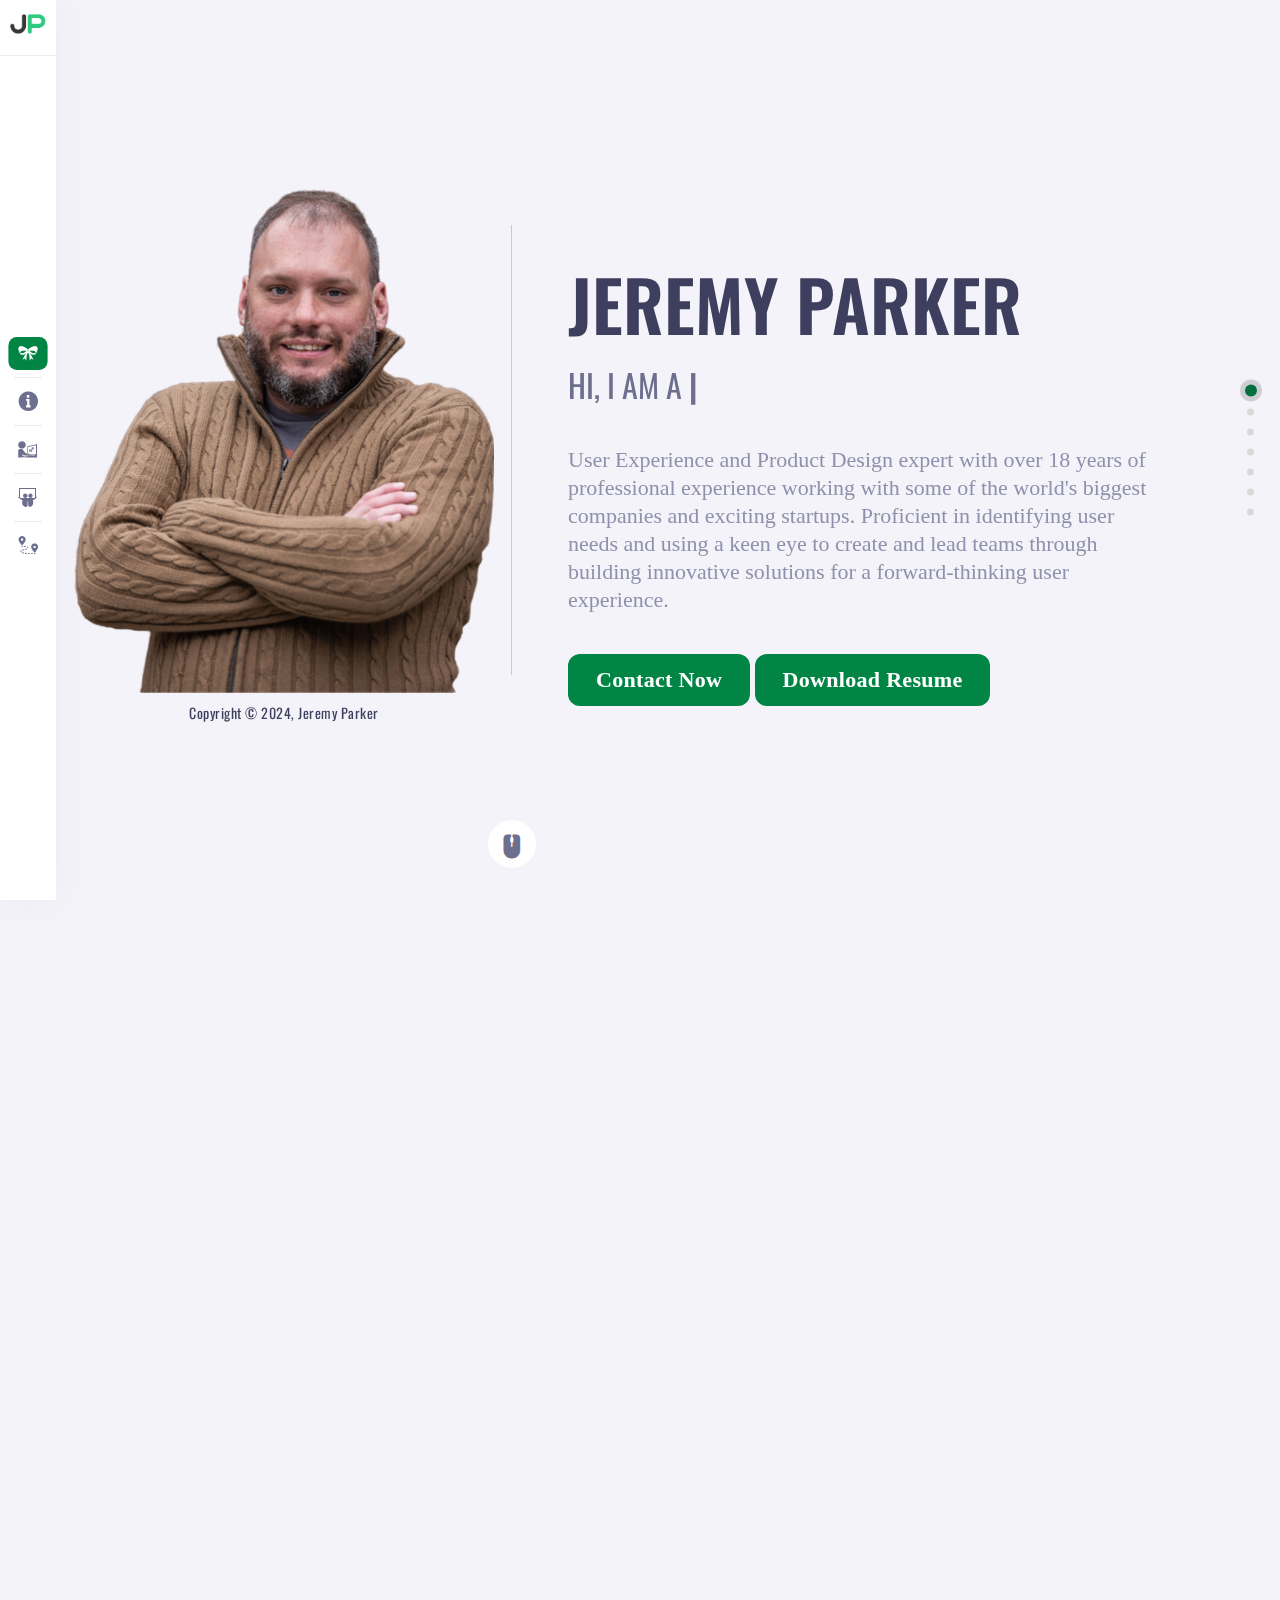
==== commit 4da97e10: "updating sizes" ====
--- a/index.html
+++ b/index.html
@@ -47,17 +47,17 @@
 			<li data-menuanchor="about-us">
 				<a href="#about-us"><i class="icofont-info-circle"></i>
 				</a>
-				<span class="title">About Us</span>
+				<span class="title">About Me</span>
 			</li>
 			<li data-menuanchor="services">
 				<a href="#services"><i class="icofont-architecture-alt"></i>
 				</a>
-				<span class="title">Services</span>
+				<span class="title">Skillset</span>
 			</li>
 			<li data-menuanchor="portfolio">
 				<a href="#portfolio"><i class="icofont-slidshare"></i>
 				</a>
-				<span class="title">portfolio</span>
+				<span class="title">Portfolio</span>
 			</li>
 			<li data-menuanchor="contact">
 				<a href="#contact"><i class="icofont-map-pins"></i>
@@ -131,25 +131,22 @@
 				</header>
 				<div class="about-meta">
 					<p>
-						My name is Jeremy Parker. I am a professional UI/UX Designer and Product Owner for SaaS and Web-based
+						My name is Jeremy Parker. I am a professional UI/UX Designer and Team Leader for SaaS and Web-based
 						products.
 						I am the jack-of-all-trades person that's capable of handling many different roles and projects at once.
 						Recently, I've pivoted from consultant to team leader which allows me to bring my unique perspective and
-						impactful leadership to exciting projects. I’m a true specialist when it comes to these type of things:
+						impactful leadership to exciting projects.<Br><Br>
 					</p>
 					<h5>Little About:</h5>
 					<ul class="about-info">
-						<!-- <li><span>Birthday:</span> January 1st, 1981</li> -->
-						<!-- <li><span>Age:</span> <span id="age">43 Years</span></li> -->
-						<!-- <li><span>Address: </span> Los Angeles, CA, USA</li> -->
-						<li><span>Hobbies:</span>Rocket builds, Music production, and biking</li>
-						<li><span>Email:</span> jeremymparker@gmail.com</li>
-						<li>Unique thinking and creative concepts</li>
-						<li><span>Phone: </span> (619) 719-5968</li>
-						<li>Productivity is my fuel and production is my destination</li>
-						<li><span>Location:</span> Los Angeles, CA, USA</li>
+						<li><span>Hobbies:</span>Music production, Rocket builds, and biking</li>
+						<li><span>Email:</span>jeremymparker@gmail.com</li>
+						<li><span>Style:</span>Unique thinking and creative concepts</li>
+						<li><span>Phone: </span>(619) 719-5968</li>
+						<li><span>Workflow: </span>Productive flow and clean output</li>
+						<li><span>Location:</span>Los Angeles, CA, USA</li>
 					</ul>
-					<h5>Experties:</h5>
+					<h5>Expertise:</h5>
 					<ul class="list-experties">
 						<li><i class="icofont-check-circled"></i> HTML</li>
 						<li><i class="icofont-check-circled"></i> CSS</li>
@@ -200,8 +197,8 @@
 							</div>
 							<p>
 								There is nothing more powerful than an idea that is ready to go. I will help you materialize your
-								game-changing idea and transform it into a product that you can build a business around. We will blend
-								theory and practice to maximize and perfect product validation.
+								game-changing idea and transform it into a product that you can build a business around. I will blend
+								theory and best practices to maximize and perfect product validation.
 							</p>
 						</div>
 					</div>
@@ -213,8 +210,8 @@
 								<h4>Application development</h4>
 							</div>
 							<p>
-								SDLC expert with experience in SaaS, front-end javascript components, user experience and user interface
-								concepts with forward-thinking designs. Accelerate innovation and time-to-market.
+								SDLC expert with experience in B2B, B2C, SaaS, front-end javascript components, API connections, OAUTH, user interface
+								concepts with forward-thinking designs. I am fully capable of accelerating innovation and time-to-market.
 							</p>
 						</div>
 					</div>
@@ -226,7 +223,7 @@
 							</div>
 							<p>
 								I am a natural when it comes to user experience. I've been incorporting this skillset and UX best
-								practices for over 20 years. I've been around since the beginning of these ideas and theories, even
+								practices for over 20 years. I've been around since the beginning of these ideas and theories, and have even
 								created my own frameworks.
 							</p>
 						</div>
--- a/css/fullpage.css
+++ b/css/fullpage.css
@@ -178,7 +178,7 @@
   position: absolute;
   top: -2px;
   color: #fff;
-  font-size: 14px;
+  font-size: 18px;
   font-family: arial, helvetica, sans-serif;
   white-space: nowrap;
   max-width: 220px;
--- a/css/style.css
+++ b/css/style.css
@@ -191,7 +191,7 @@
   height: 100%;
   top: 0;
   left: 0;
-  background: #2eca7f;
+  background: #008545;
   display: block;
 }
 .page-loader .fa {
@@ -427,7 +427,7 @@
 }
 #fp-nav li .active span,
 .fp-slidesNav .active span {
-  background: #2eca7f;
+  background: #008545;
   position: absolute;
 }
 #fp-nav li .active span:after,
@@ -500,7 +500,7 @@
 .quick-link a:after {
   position: absolute;
   content: "";
-  background: #2eca7f;
+  background: #008545;
   border-radius: 10px;
   top: 0;
   left: 0;
@@ -829,7 +829,7 @@
 }
 .header .jeremy-parker-meta > p {
   display: inline-block;
-  font-size: 17px;
+  font-size: 22px;
   line-height: 28px;
   margin-bottom: 40px;
   margin-top: 30px;
@@ -883,7 +883,7 @@
 }
 .page p {
   color: #fff;
-  font-size: 18px;
+  font-size: 22px;
   line-height: 28px;
   margin-bottom: 16px;
 }
@@ -1208,7 +1208,7 @@
   margin: 0;
 }
 .contact ul.contact-detail > li > p a:hover {
-  color: #2eca7f;
+  color: #008545;
 }
 .page-contact .p-title .buttons a i {
   margin: 0;
@@ -1263,14 +1263,14 @@
   transition: all 0.2s linear 0s;
 }
 .page-contact .socialnet a:hover {
-  background: #2eca7f;
-  border-color: #2eca7f;
+  background: #008545;
+  border-color: #008545;
 }
 .page .content .subhead {
   color: #fff;
 }
 .quick-link ul li.active::after {
-  background: #2eca7f;
+  background: #008545;
 }
 .quick-link ul li.active a {
   color: #fff;
@@ -1300,7 +1300,7 @@
   width: 49%;
 }
 .about-short > ul > li span label {
-  color: #2eca7f;
+  color: #008545;
   display: inline-block;
   font-family: oswald;
   font-size: 18px;
@@ -1309,12 +1309,12 @@
 }
 a.main-btn,
 button.main-btn {
-  background: #2eca7f none repeat scroll 0 0;
+  background: #008545 none repeat scroll 0 0;
   border-radius: 12px;
   border: 2px solid transparent;
   display: inline-block;
   font-family: open sans;
-  font-size: 14px;
+  font-size:22px;
   letter-spacing: 0.3px;
   padding: 9px 26px;
   text-transform: capitalize;
@@ -1325,8 +1325,8 @@
 .main-btn:hover,
 button.main-btn:hover {
   background: #fff;
-  border-color: #2eca7f;
-  color: #2eca7f;
+  border-color: #008545;
+  color: #008545;
 }
 .section {
   display: inline-block;
@@ -1344,7 +1344,7 @@
   display: inline-block;
 }
 .p-title h3 .animated-bar {
-  background-color: #2eca7f;
+  background-color: #008545;
   display: block;
   height: 4px;
   left: 35px;
@@ -1408,11 +1408,11 @@
 }
 .list-experties > li {
   display: inline-block;
-  font-size: 15px;
+  font-size:18px;
   margin: 0 5px;
 }
 .list-experties > li i {
-  color: #2eca7f;
+  color: #008545;
 }
 .about-info {
   display: inline-block;
@@ -1454,9 +1454,9 @@
   margin-right: 0;
 }
 .service-title > i {
-  border: 1px solid #2eca7f;
+  border: 1px solid #008545;
   border-radius: 100%;
-  color: #2eca7f;
+  color: #008545;
   display: inline-block;
   font-size: 18px;
   height: 35px;
@@ -1477,7 +1477,7 @@
   align-items: center;
 }
 .service-box > p {
-  font-size: 16px;
+  font-size:20px;
   line-height: 24px;
   margin-bottom: 0;
 }
@@ -1526,7 +1526,7 @@
   transition: all 0.4s cubic-bezier(0.99, 0.03, 0, 1) 0.1s; */
 }
 .work-text > h4 {
-  background: #2eca7f none repeat scroll 0 0;
+  background: #008545 none repeat scroll 0 0;
   display: inline-block;
   padding: 0 10px;
   /* transform: scale(0, 1);
@@ -1546,12 +1546,12 @@
   transform: scale(1, 1);
 }
 .ps-container > .ps-scrollbar-y-rail > .ps-scrollbar-y {
-  background: #2eca7f;
+  background: #008545;
 }
 .ps-container > .ps-scrollbar-y-rail:hover > .ps-scrollbar-y,
 .ps-container > .ps-scrollbar-y-rail:active > .ps-scrollbar-y {
   width: 6px !important;
-  background: #2eca7f !important;
+  background: #008545 !important;
 }
 .ps-container:hover > .ps-scrollbar-x-rail,
 .ps-container:hover > .ps-scrollbar-y-rail {
@@ -1560,7 +1560,7 @@
 .ps-container.ps-in-scrolling.ps-y:hover
   > .ps-scrollbar-y-rail
   > .ps-scrollbar-y {
-  background: #2eca7f !important;
+  background: #008545 !important;
   width: 6px !important;
 }
 .blog {
@@ -1588,7 +1588,7 @@
   transition: all 0.2s linear 0s;
 }
 .blog-box > figure span {
-  background: #2eca7f;
+  background: #008545;
   border-radius: 0 5px 5px 0;
   color: #fff;
   font-family: oswald;
@@ -1620,7 +1620,7 @@
   transition: all 0.2s linear 0s;
 }
 .blog-box > h4 a:hover {
-  color: #2eca7f;
+  color: #008545;
 }
 .blog-box:hover > figure img {
   transform: scale(1.1);
@@ -1662,7 +1662,7 @@
 input[type="color"],
 textarea {
   background-color: rgba(255, 255, 255, 0.2);
-  border: 1px solid #2eca7f;
+  border: 1px solid #008545;
   border-radius: 12px;
   box-sizing: border-box;
   color: #fff;
@@ -1715,7 +1715,7 @@
   color: #8f91ac;
 }
 body.solid-bg .quick-link ul li.active::after {
-  background: #2eca7f;
+  background: #008545;
 }
 body.solid-bg .quick-link li::before {
   border-bottom-color: #eaeaf5;
@@ -1851,7 +1851,7 @@
   position: absolute;
   left: 0;
   top: 10px;
-  background: #2eca7f;
+  background: #008545;
   color: #fff;
   font-size: 12px;
   padding: 2px 10px;
@@ -1888,12 +1888,12 @@
   margin-top: 10px;
 }
 blockquote {
-  border-left-color: #2eca7f;
+  border-left-color: #008545;
   border-width: 2px;
   padding-top: 0;
 }
 blockquote > p {
-  color: #2eca7f;
+  color: #008545;
   font-style: italic;
   margin-bottom: 0;
   text-align: left;
@@ -1917,7 +1917,7 @@
   width: 30px;
 }
 .social-media > li a:hover {
-  color: #2eca7f;
+  color: #008545;
   transform: translateY(-4px);
 }
 body.dark-bg {
@@ -2098,7 +2098,7 @@
   width: 100%;
 }
 .alert > p strong {
-  color: #2eca7f;
+  color: #008545;
   text-transform: capitalize;
 }
 .close-button {
--- a/css/responsive.css
+++ b/css/responsive.css
@@ -74,7 +74,7 @@
     width: 47.9%;
   }
   .page p {
-    font-size: 16px;
+    font-size: 18px;
     line-height: 22px;
   }
   /* #modal-container .modal-background .modal {
@@ -115,7 +115,7 @@
   }
   a.main-btn,
   button.main-btn {
-    font-size: 12px;
+    font-size: 20px;
     padding: 8px 18px;
   }
   input[type="text"],
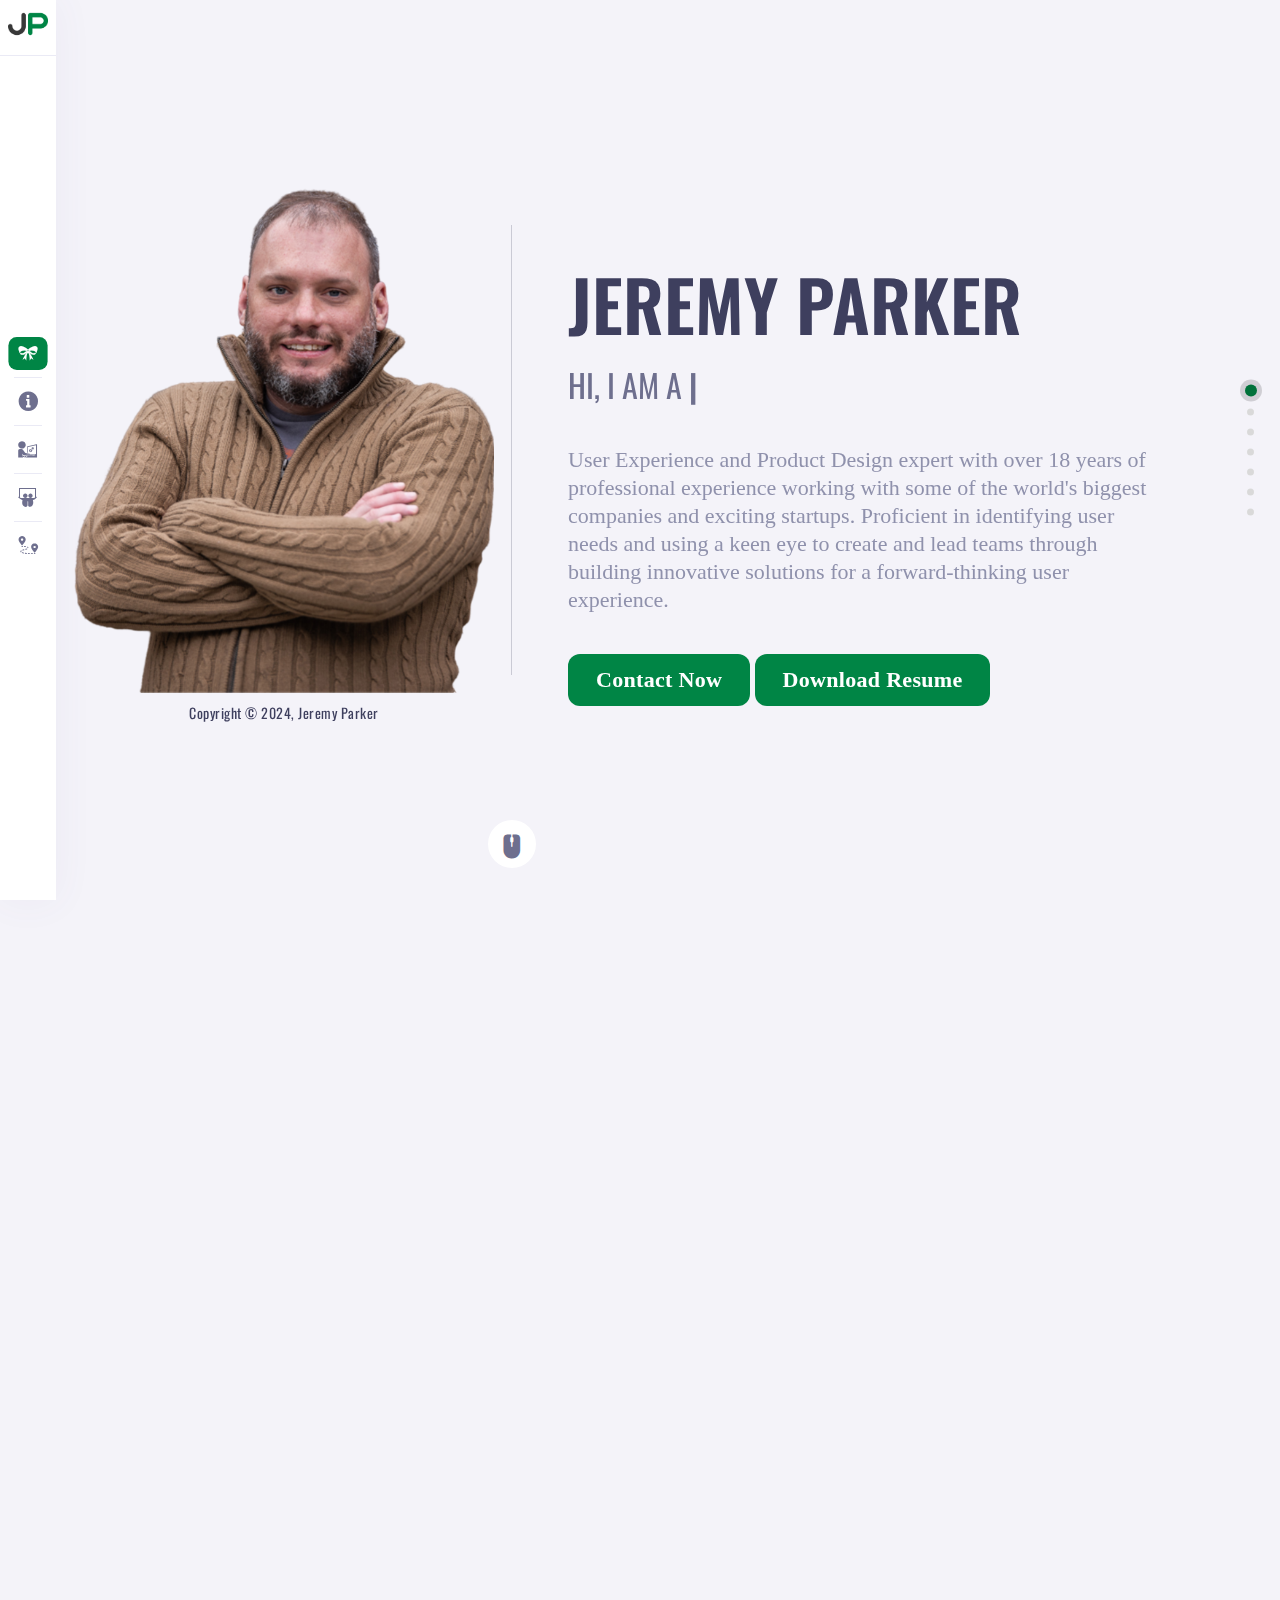
==== commit 19b4bf6d: "updating" ====
--- a/index.html
+++ b/index.html
@@ -102,8 +102,8 @@
 						<div class="dropdown">
 							<a href="#" title="" class="main-btn dropdown-btn">Download Resume</a>
 							<div class="dropdown-content">
-								<a href="#">PDF Version</a>
-								<a href="#">Word Version</a>
+								<a href="https://djsynz.com/jeremy-parker/Jeremy%20Parker%20Resume.pdf" target="_blank">PDF Version</a>
+								<a href="https://djsynz.com/jeremy-parker/Jeremy%20Parker%20Resume.docx" target="_blank">Word Version</a>
 							</div>
 						</div>
 					</div>
@@ -183,7 +183,7 @@
 								<h4>Custom website design</h4>
 							</div>
 							<p>
-								It takes about 0.05 seconds to capture your audiences’ attention and shape their opinion about your brand.
+								It takes about 0.05 seconds to capture your audiences attention and shape their opinion about your brand.
 								Create a unique online experience for your page visitors and strengthen your brand reputation with my
 								custom web design services.
 							</p>
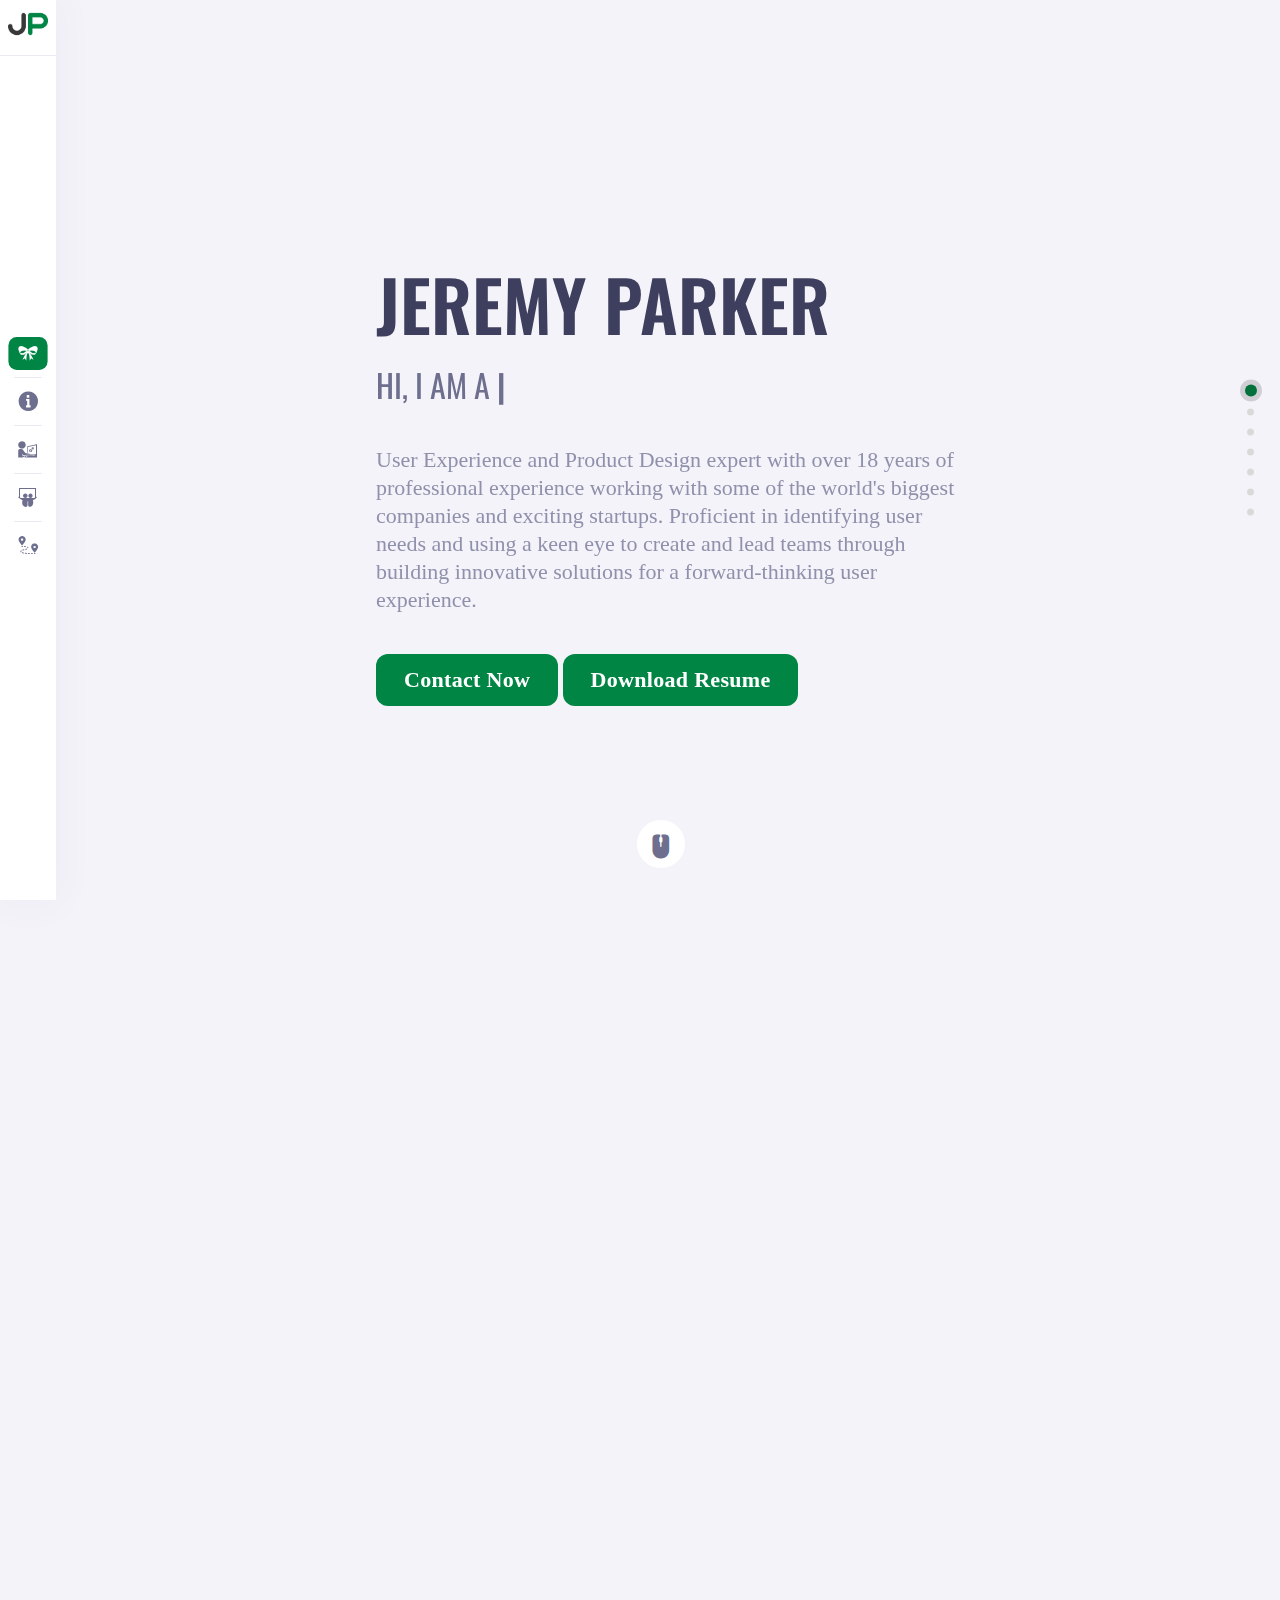
==== commit f54c452a: "updated" ====
--- a/index.html
+++ b/index.html
@@ -67,7 +67,7 @@
 		</ul>
 	</nav><!-- side nav -->
 
-	<div class="pane-when " id="s-when">
+	<!-- <div class="pane-when " id="s-when">
 		<div class="content">
 			<div class="avatar">
 				<div class="elem-center">
@@ -77,10 +77,10 @@
 				</div>
 			</div>
 			<div class="bottombar">
-				<span>Copyright © 2024, Jeremy Parker</span>
+				<span>Copyright &copy; 2024, Jeremy Parker</span>
 			</div>
 		</div>
-	</div><!-- student image -->
+	</div> -->
 
 	<main class="page-main" id="mainpage">
 		<div class="section page-home page page-cent" id="s-home">
@@ -90,7 +90,7 @@
 						<h2>Jeremy Parker</h2>
 					</div>
 					<div class="jeremy-parker-meta">
-						<h3>HI, I am a <b><span></span></b></h3>
+						<h3>Hi, I am a <b><span></span></b></h3>
 						<p>
 							User Experience and Product Design expert with over 18 years of professional experience working with some
 							of the world's biggest companies and exciting startups. Proficient in identifying user needs and using a
@@ -139,11 +139,11 @@
 					</p>
 					<h5>Little About:</h5>
 					<ul class="about-info">
-						<li><span>Hobbies:</span>Music production, Rocket builds, and biking</li>
+						<li><span>Hobbies:</span>Music production, Rocket builds, and Biking</li>
 						<li><span>Email:</span>jeremymparker@gmail.com</li>
 						<li><span>Style:</span>Unique thinking and creative concepts</li>
 						<li><span>Phone: </span>(619) 719-5968</li>
-						<li><span>Workflow: </span>Productive flow and clean output</li>
+						<li><span>Workflow: </span>Productive and clean output</li>
 						<li><span>Location:</span>Los Angeles, CA, USA</li>
 					</ul>
 					<h5>Expertise:</h5>
@@ -183,7 +183,7 @@
 								<h4>Custom website design</h4>
 							</div>
 							<p>
-								It takes about 0.05 seconds to capture your audiences attention and shape their opinion about your brand.
+								It takes about 0.5 seconds to capture your audiences attention and shape their opinion about your brand.
 								Create a unique online experience for your page visitors and strengthen your brand reputation with my
 								custom web design services.
 							</p>
@@ -210,7 +210,7 @@
 								<h4>Application development</h4>
 							</div>
 							<p>
-								SDLC expert with experience in B2B, B2C, SaaS, front-end javascript components, API connections, OAUTH, user interface
+								SDLC expert with experience in B2B, B2C, SaaS, front-end javascript components, API connections, OAUTH, AWS, and user interface
 								concepts with forward-thinking designs. I am fully capable of accelerating innovation and time-to-market.
 							</p>
 						</div>
--- a/css/style.css
+++ b/css/style.css
@@ -627,7 +627,7 @@
 }
 .page-main {
   position: relative;
-  margin-left: 40%;
+  margin-left: 25%;
   width: 55%;
   height: 100%;
 }
@@ -667,7 +667,7 @@
   display: block;
   border: 0 solid #fff;
   border-radius: 100%;
-  margin-left: -24px;
+  margin-left: 45%;
   transition: 0.3s;
   color: #fff;
   font-size: 14px;
